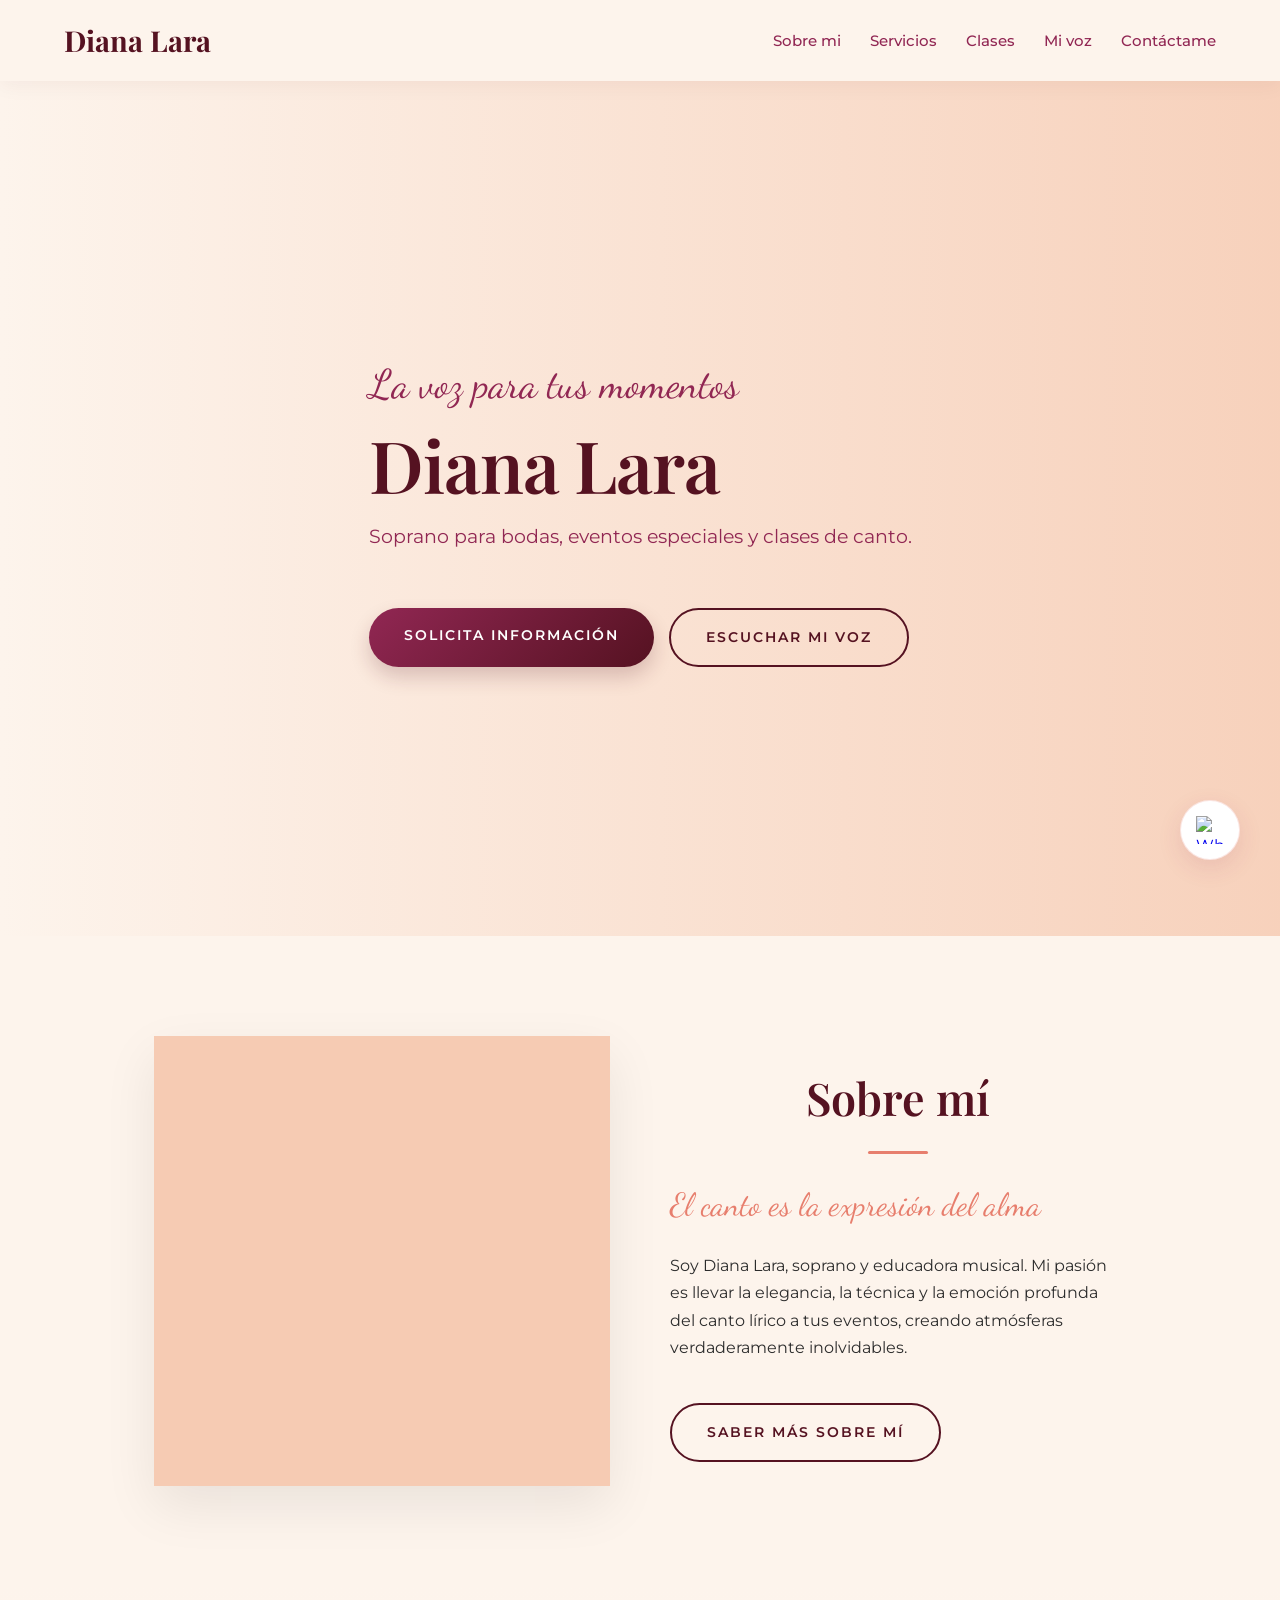
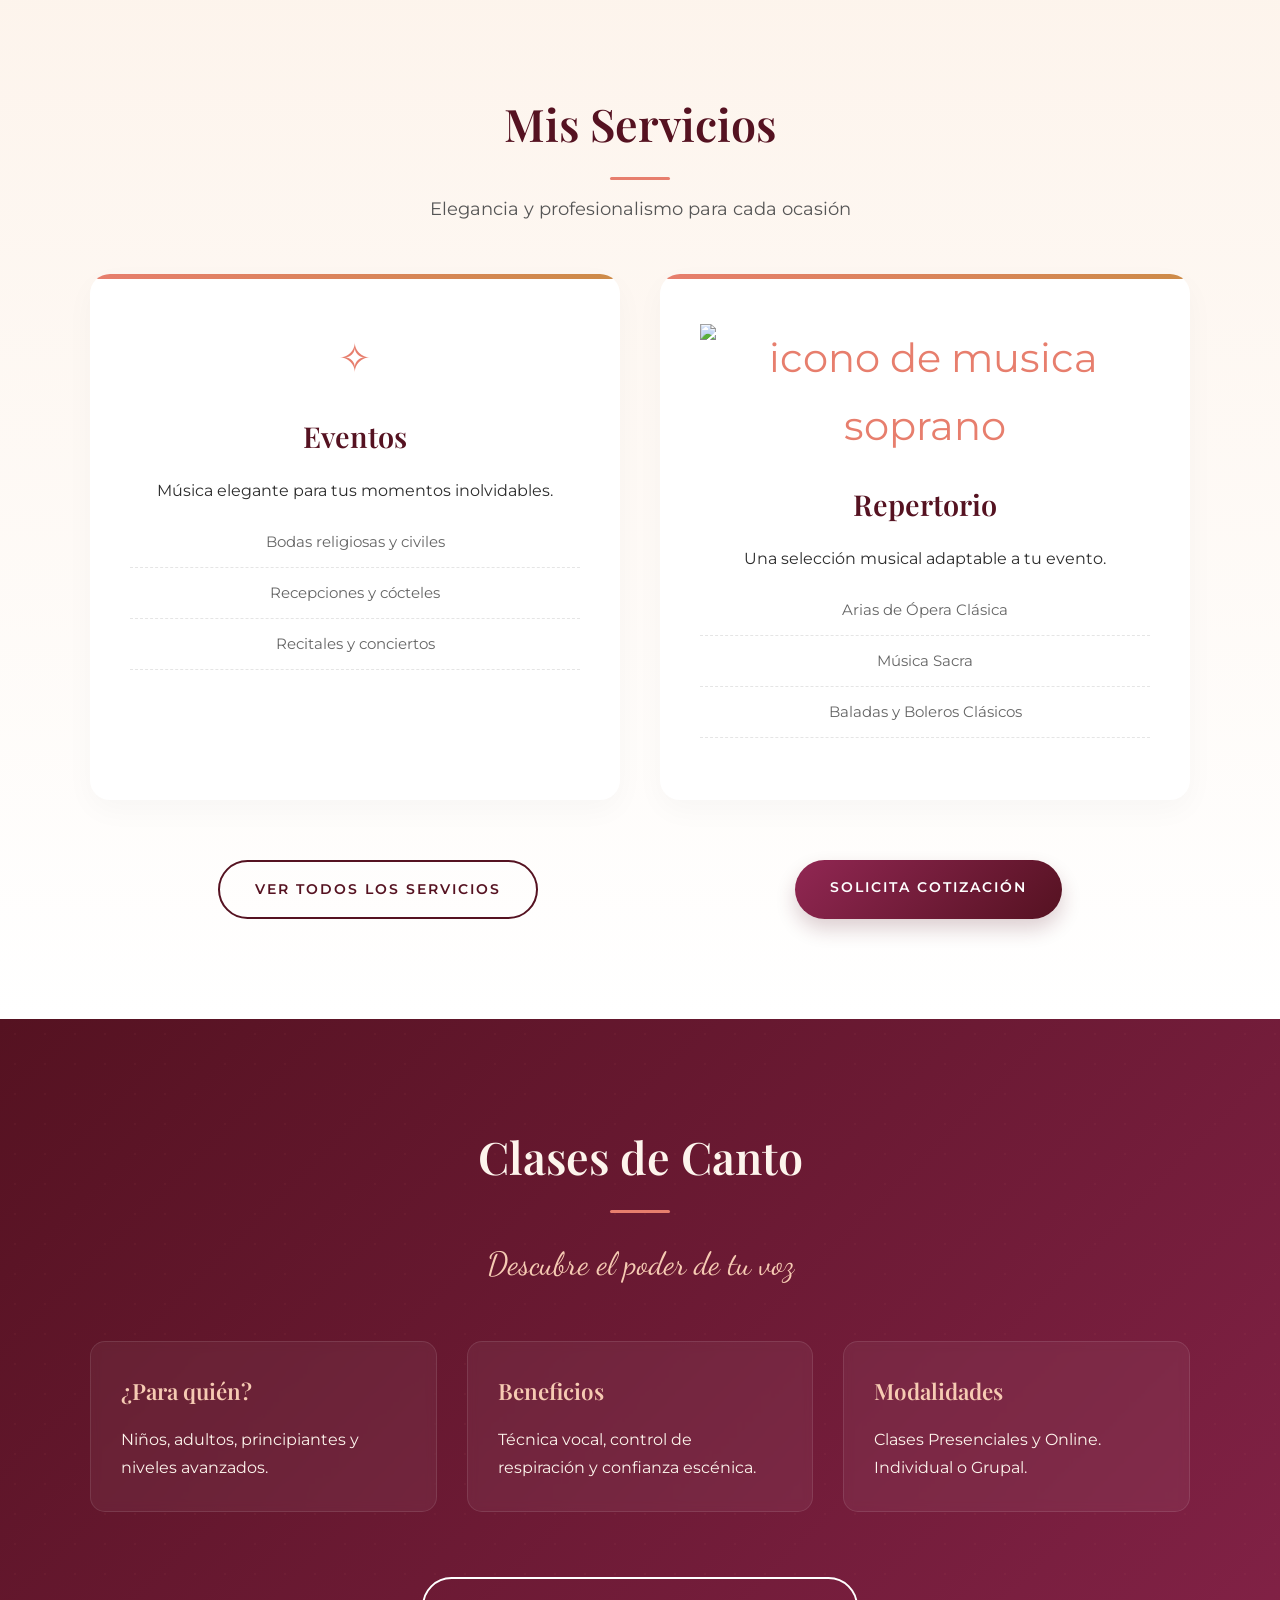
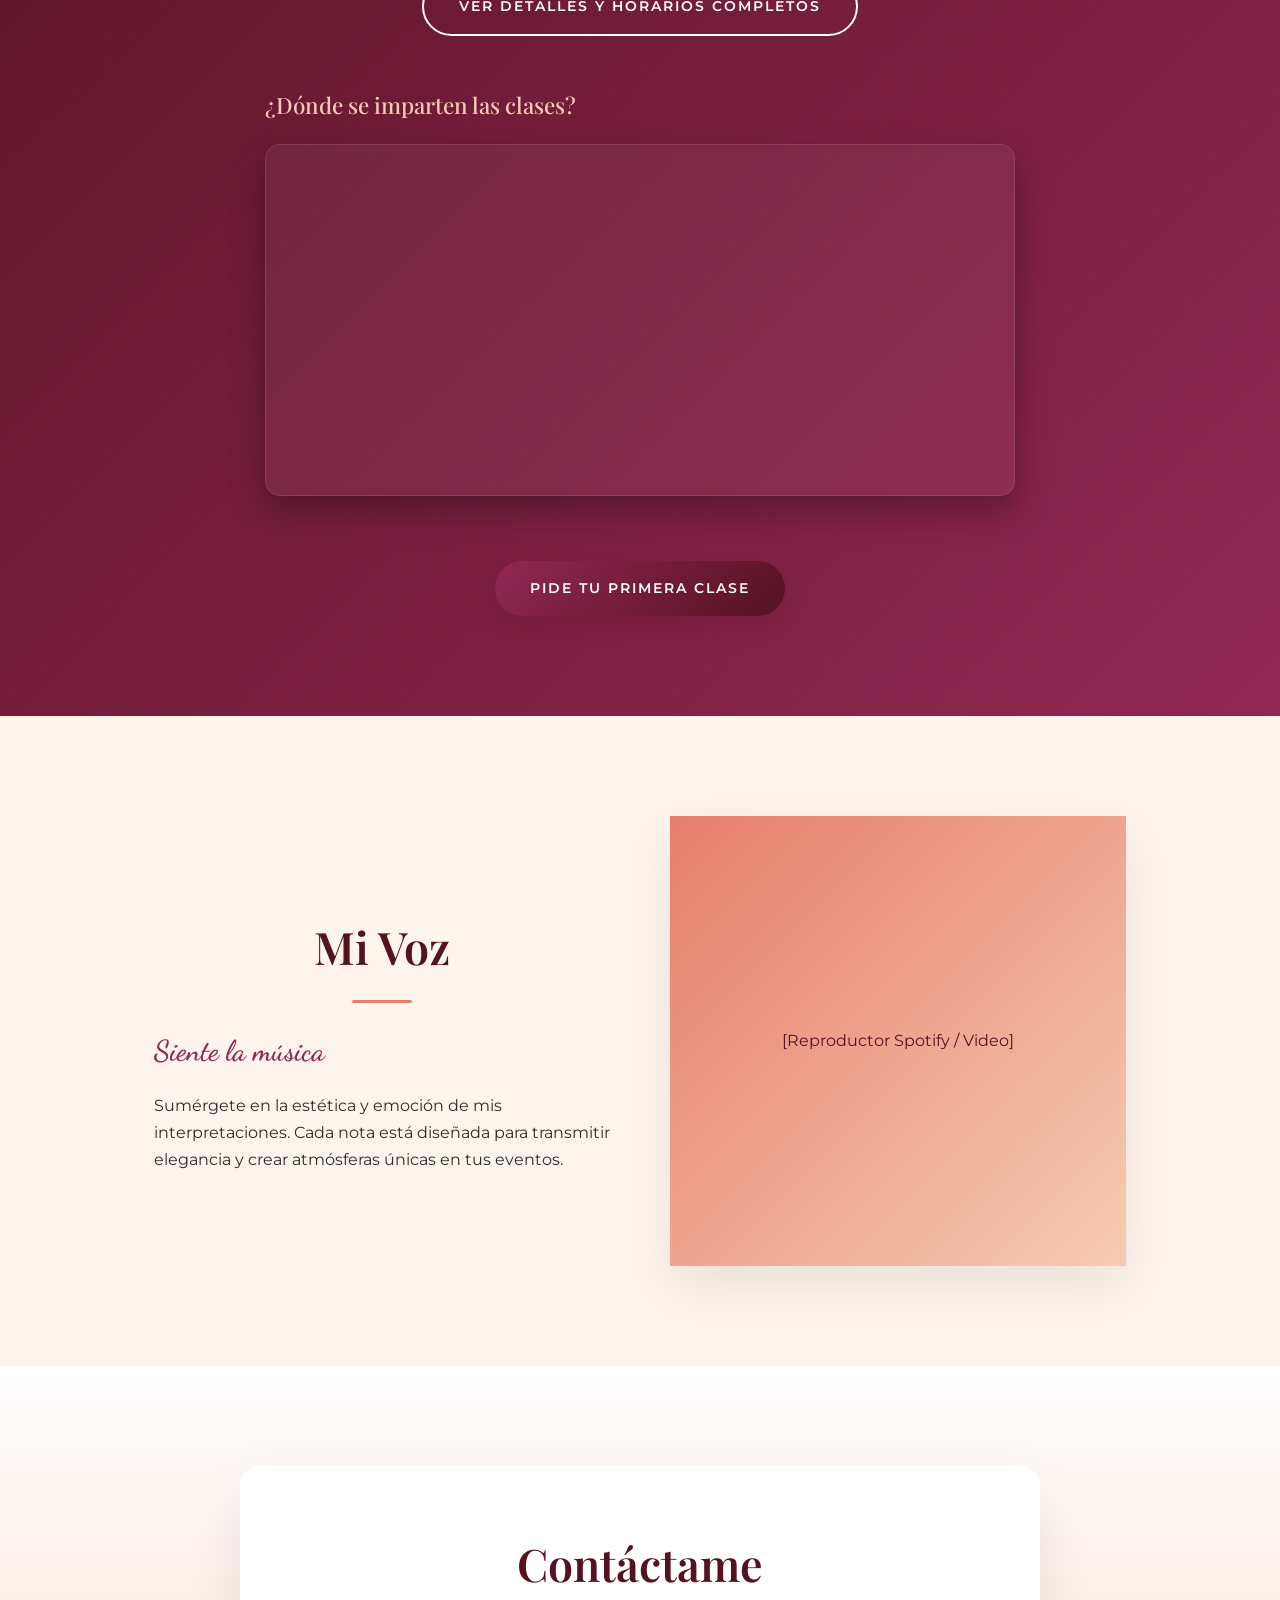
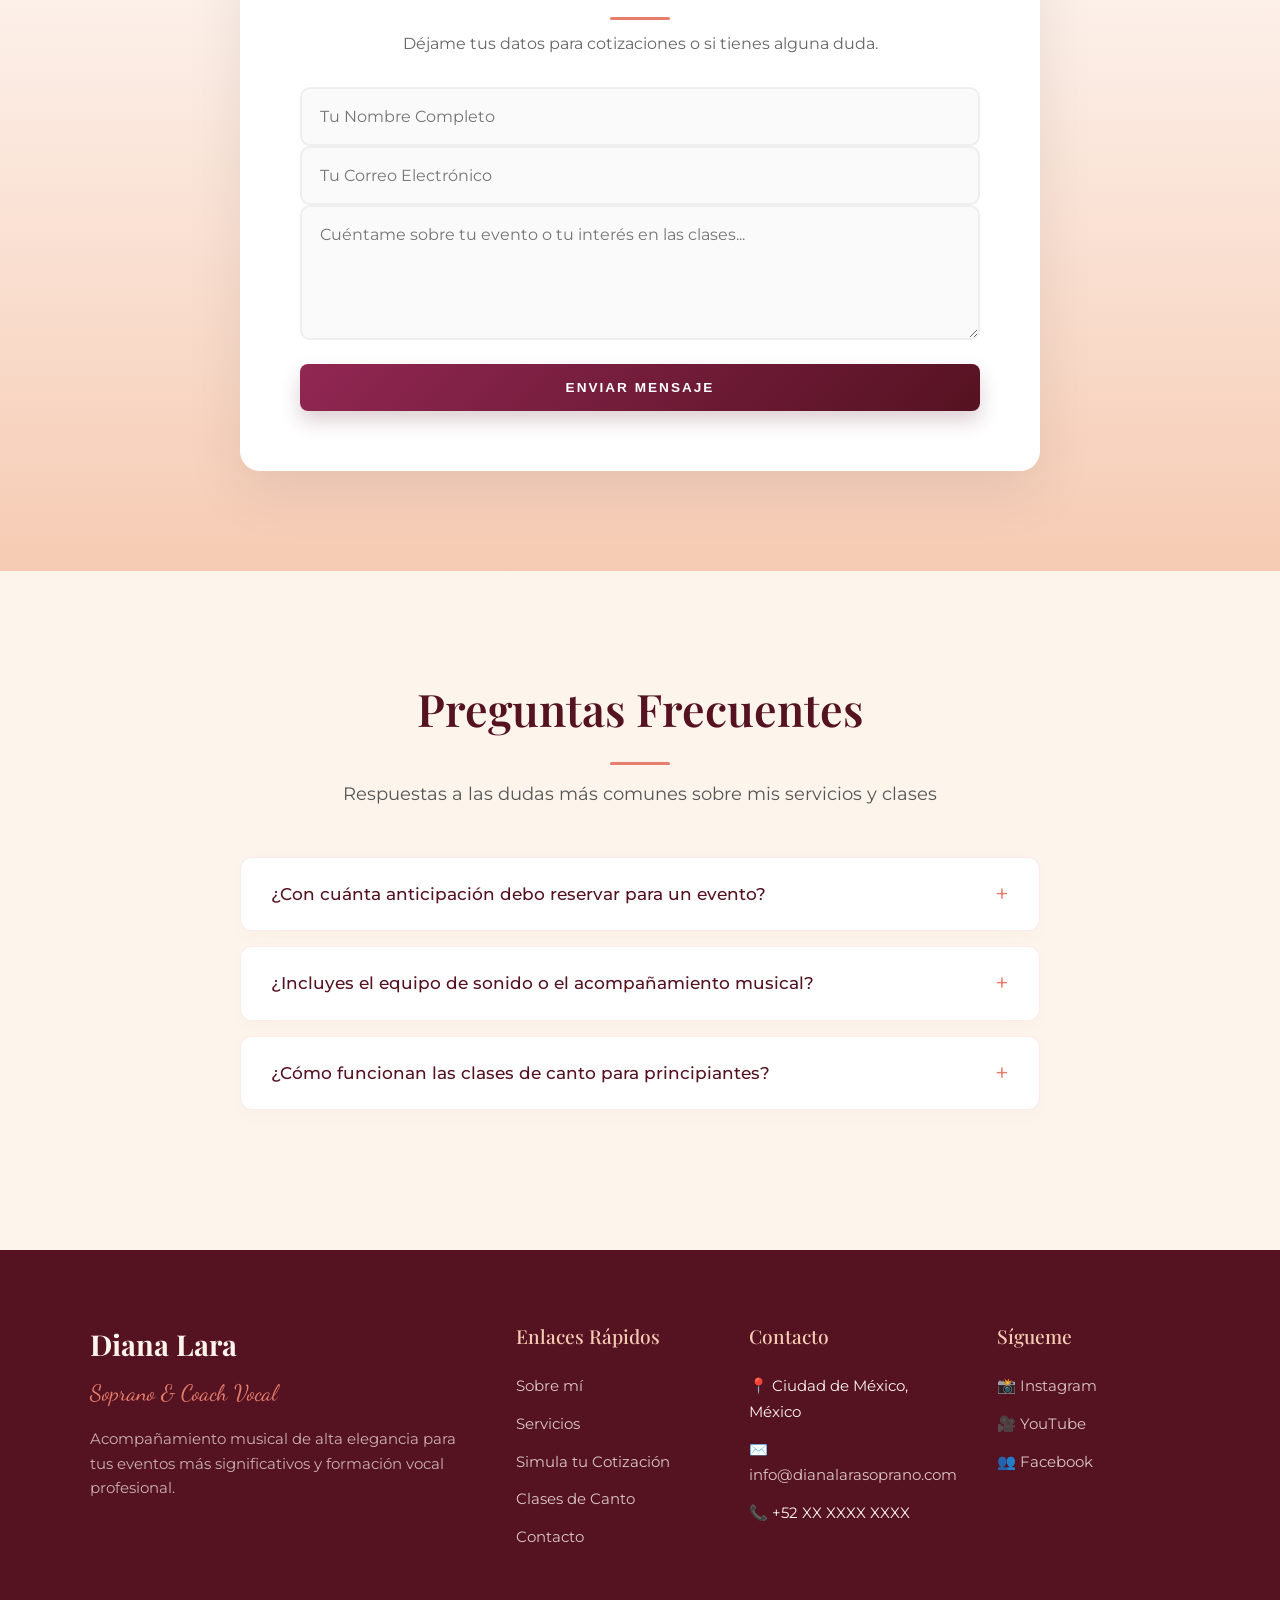
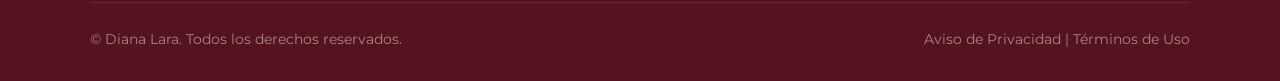
==== index.html @ d99b9e2b "Add files via upload" ====
<!DOCTYPE html>
<html lang="es">
<head>
    <meta charset="UTF-8">
    <meta name="viewport" content="width=device-width, initial-scale=1.0">
    <title>Diana Lara - Soprano</title>
    
    <link href="https://fonts.googleapis.com/css2?family=Dancing+Script:wght@500;700&family=Montserrat:wght@300;400;500;600&family=Playfair+Display:ital,wght@0,400;0,600;1,400&display=swap" rel="stylesheet">
    
    <link rel="stylesheet" href="style.css">
</head>
<body>

    <header>
        <a href="#home" class="logo">Diana Lara</a>
        <nav>
            <a href="sobre-mi.html">Sobre mi</a>
            <a href="servicios.html">Servicios</a>
            <a href="detalles-clases.html">Clases</a> 
            <a href="#mi-voz">Mi voz</a>
            <a href="#contacto">Contáctame</a>
        </nav>
    </header>

    <section id="home">
        <div class="container hero-content reveal">
            <span class="accent-text">La voz para tus momentos</span>
            <h1>Diana Lara</h1>
            <p>Soprano para bodas, eventos especiales y clases de canto.</p>
            <div class="hero-buttons">
                <a href="#contacto" class="cta-button">Solicita información</a>
                <a href="#mi-voz" class="cta-button outline">Escuchar mi voz</a>
            </div>
        </div>
    </section>

    <section id="sobre-mi" class="container">
        <div class="split-layout">
            <div class="img-col reveal delay-1">
                <div class="image-blob">
                    <img src="img/retrato1.jpg" alt="" width="100%">
                </div>
            </div>
            <div class="text-col reveal delay-2">
                <h2>Sobre mí</h2>
                <h3 class="accent-text" style="font-size: 2rem; color: var(--color-coral); margin-bottom: 20px; font-weight: normal;">El canto es la expresión del alma</h3>
                
                <p>Soy Diana Lara, soprano y educadora musical. Mi pasión es llevar la elegancia, la técnica y la emoción profunda del canto lírico a tus eventos, creando atmósferas verdaderamente inolvidables.</p>
                <br>
                
                <a href="sobre-mi.html" class="cta-button outline">Saber más sobre mí</a>
            </div>
        </div>
    </section>

    <section id="servicios" class="bg-gradient">
        <div class="container">
            <h2 class="reveal">Mis Servicios</h2>
            <p class="section-subtitle reveal delay-1">Elegancia y profesionalismo para cada ocasión</p>
            
            <div class="grid-cards">
                <div class="card reveal delay-1">
                    <div class="card-icon">✧</div>
                    <h3>Eventos</h3>
                    <p>Música elegante para tus momentos inolvidables.</p>
                    <ul>
                        <li>Bodas religiosas y civiles</li>
                        <li>Recepciones y cócteles</li>
                        <li>Recitales y conciertos</li>
                    </ul>
                </div>
                <div class="card reveal delay-2">
                    <div class="card-icon"><img src="img/icon_musica.png" alt="icono de musica soprano" width="10%"></div>
                    <h3>Repertorio</h3>
                    <p>Una selección musical adaptable a tu evento.</p>
                    <ul>
                        <li>Arias de Ópera Clásica</li>
                        <li>Música Sacra</li>
                        <li>Baladas y Boleros Clásicos</li>
                    </ul>
                </div>
            </div>
            <div style="display: flex; justify-content: space-around; margin-top: 5vh; flex-wrap: wrap;" class="reveal delay-3">
                <a href="servicios.html" class="cta-button outline">Ver todos los servicios</a>
                <a href="#contacto" class="cta-button">Solicita cotización</a>
            </div>
        </div>
    </section>

    <section id="clases">
        <div class="container relative-z">
            <h2 class="reveal" style="color: var(--color-cream);">Clases de Canto</h2>
            <p class="accent-text reveal delay-1" style="color: var(--color-peach); font-size: 2rem; text-align: center; margin-bottom: 40px;">Descubre el poder de tu voz</p>
            
            <div class="clases-info">
                <div class="clases-item reveal delay-1">
                    <h3>¿Para quién?</h3>
                    <p>Niños, adultos, principiantes y niveles avanzados.</p>
                </div>
                <div class="clases-item reveal delay-2">
                    <h3>Beneficios</h3>
                    <p>Técnica vocal, control de respiración y confianza escénica.</p>
                </div>
                <div class="clases-item reveal delay-3">
                    <h3>Modalidades</h3>
                    <p>Clases Presenciales y Online. Individual o Grupal.</p>
                </div>
            </div>
            <div class="reveal delay-1" style="margin-top: 50px; display: flex; flex-direction: column; align-items: center; gap: 50px;">
            
                <a href="detalles-clases.html" class="cta-button outline" style="border: #ffffff solid 2px; color: #ffffff;">Ver detalles y horarios completos</a>
    
                <div class="map-container">
                    <h3 style="color: var(--color-peach); font-size: 1.4rem; margin-bottom: 20px; font-weight: 500;">
                        ¿Dónde se imparten las clases?
                    </h3>
                    <div class="map-frame">
                        <iframe 
                            src="https://www.google.com/maps/embed?pb=!1m18!1m12!1m3!1d3762.661592336336!2d-99.1686937!3d19.4326077!2m3!1f0!2f0!3f0!3m2!1i1024!2i768!4f13.1!3m3!1m2!1s0x0%3A0x0!2zMTnCsDI1JzU3LjQiTiA5OcKwMTAnMDcuMyJX!5e0!3m2!1ses!2smx!4v1650000000000!5m2!1ses!2smx" 
                            width="100%" 
                            height="350" 
                            style="border:0;" 
                            allowfullscreen="" 
                            loading="lazy" 
                            referrerpolicy="no-referrer-when-downgrade">
                        </iframe>
                    </div>
                </div>

                <a href="#contacto" class="cta-button">Pide tu primera clase</a>
    
            </div>
        </div>
    </section>

    <section id="mi-voz" class="container">
        <div class="split-layout">
            <div class="img-col reveal delay-1">
                <h2>Mi Voz</h2>
                <h3 class="accent-text" style="color: var(--color-plum); font-size: 1.8rem;">Siente la música</h3>
                <p>Sumérgete en la estética y emoción de mis interpretaciones. Cada nota está diseñada para transmitir elegancia y crear atmósferas únicas en tus eventos.</p>
            </div>
            <div class="text-col reveal delay-2">
                <div class="image-blob alt-blob" style="background: linear-gradient(135deg, var(--color-coral), var(--color-peach));">
                    [Reproductor Spotify / Video]
                </div>
            </div>
        </div>
    </section>

    <section id="contacto" class="bg-gradient-reverse">
        <div class="container">
            <div class="contact-wrapper reveal">
                <h2 style="margin-bottom: 10px;">Contáctame</h2>
                <p style="text-align: center; margin-bottom: 30px; color: #666;">Déjame tus datos para cotizaciones o si tienes alguna duda.</p>
                
                <form action="#" method="POST">
                    <div class="input-group">
                        <input type="text" placeholder="Tu Nombre Completo" required>
                    </div>
                    <div class="input-group">
                        <input type="email" placeholder="Tu Correo Electrónico" required>
                    </div>
                    <div class="input-group">
                        <textarea placeholder="Cuéntame sobre tu evento o tu interés en las clases..." rows="5" required></textarea>
                    </div>
                    <button type="submit" class="cta-button" style="width: 100%; border-radius: 8px;">Enviar Mensaje</button>
                </form>
            </div>
        </div>
    </section>

    <section id="faq" class="container reveal">
        <h2>Preguntas Frecuentes</h2>
        <p class="section-subtitle">Respuestas a las dudas más comunes sobre mis servicios y clases</p>
        
        <div class="faq-wrapper">
            <div class="faq-item">
                <div class="faq-question">
                    <h3>¿Con cuánta anticipación debo reservar para un evento?</h3>
                    <span class="faq-toggle">+</span>
                </div>
                <div class="faq-answer">
                    <p>Se recomienda reservar con al menos [X] meses de anticipación, especialmente para bodas en temporada alta. Esto nos permite coordinar el repertorio con tiempo y asegurar la disponibilidad de la fecha.</p>
                </div>
            </div>
            
            <div class="faq-item">
                <div class="faq-question">
                    <h3>¿Incluyes el equipo de sonido o el acompañamiento musical?</h3>
                    <span class="faq-toggle">+</span>
                </div>
                <div class="faq-answer">
                    <p>El servicio base incluye la interpretación lírica. El acompañamiento (ya sea un pianista, organista o pistas profesionales) y el equipo de amplificación se cotizan de forma adicional según las características del lugar.</p>
                </div>
            </div>
            
            <div class="faq-item">
                <div class="faq-question">
                    <h3>¿Cómo funcionan las clases de canto para principiantes?</h3>
                    <span class="faq-toggle">+</span>
                </div>
                <div class="faq-answer">
                    <p>Las clases son totalmente personalizadas y adaptadas a tu ritmo. Trabajamos desde las bases: control de la respiración, postura corporal y afinación. No necesitas ninguna experiencia previa para empezar.</p>
                </div>
            </div>
        </div>
    </section>

    <footer>
        <div class="footer-container">
            <div class="footer-col brand">
                <span class="logo">Diana Lara</span>
                <p class="footer-tagline">Soprano & Coach Vocal</p>
                <p class="footer-desc">Acompañamiento musical de alta elegancia para tus eventos más significativos y formación vocal profesional.</p>
            </div>
            
            <div class="footer-col links">
                <h4>Enlaces Rápidos</h4>
                <ul>
                    <li><a href="sobre-mi.html">Sobre mí</a></li>
                    <li><a href="#servicios.html">Servicios</a></li>
                    <li><a href="index.html#cotizador">Simula tu Cotización</a></li>
                    <li><a href="detalles_clases.html">Clases de Canto</a></li>
                    <li><a href="index.html#contacto">Contacto</a></li>
                </ul>
            </div>
            
            <div class="footer-col contact-info">
                <h4>Contacto</h4>
                <ul>
                    <li>📍 Ciudad de México, México</li>
                    <li>✉️ <a href="mailto:info@dianalarasoprano.com">info@dianalarasoprano.com</a></li>
                    <li>📞 +52 XX XXXX XXXX</li>
                </ul>
            </div>
            
            <div class="footer-col social">
                <h4>Sígueme</h4>
                <div class="social-links">
                    <a href="#" target="_blank">📸 Instagram</a>
                    <a href="#" target="_blank">🎥 YouTube</a>
                    <a href="#" target="_blank">👥 Facebook</a>
                </div>
            </div>
        </div>
        
        <div class="footer-bottom">
            <p>&copy; <?php echo date("Y"); ?> Diana Lara. Todos los derechos reservados.</p>
            <div class="footer-legal">
                <a href="#">Aviso de Privacidad</a> | <a href="#">Términos de Uso</a>
            </div>
        </div>
    </footer>
    
    <a href="https://wa.me/tunumerodetelefono" class="whatsapp-float" target="_blank" title="Contáctame por WhatsApp">
        <img src="img/icon_whatsapp.png" alt="WhatsApp" class="wa-icon">
    </a>

    <script src="script.js"></script>
</body>
</html>
---- style.css ----
/* Palette et Variables */
:root {
    --color-bordeaux: #551221;
    --color-plum: #912753;
    --color-coral: #E77E6D;
    --color-peach: #F6CBB3;
    --color-cream: #FDF4EC;
    --color-ochre: #CD8B48;
    
    --text-dark: #2c2c2c;
    --text-light: #ffffff;
    
    --font-title: 'Playfair Display', serif;
    --font-body: 'Montserrat', sans-serif;
    --font-accent: 'Dancing Script', cursive; /* Nouvelle police signature */
}

* { margin: 0; padding: 0; box-sizing: border-box; }

html {
    scroll-behavior: smooth;
}

/* Évite que le menu fixe (sticky) ne cache le titre de la section ciblée */
section {
    scroll-margin-top: 80px; 
}

body {
    font-family: var(--font-body);
    background-color: var(--color-cream);
    color: var(--text-dark);
    line-height: 1.7;
    overflow-x: hidden;
}

/* Typographie */
h1, h2, h3 { font-family: var(--font-title); font-weight: 600; margin-bottom: 1rem; }
h2 { font-size: 2.8rem; color: var(--color-bordeaux); text-align: center; margin-bottom: 1.5rem; position: relative; }
h2::after { /* Petite ligne décorative sous les titres */
    content: ''; display: block; width: 60px; height: 3px;
    background-color: var(--color-coral); margin: 15px auto 0; border-radius: 2px;
}

.accent-text { font-family: var(--font-accent); font-size: 2.5rem; color: var(--color-plum); display: block; }
.section-subtitle { text-align: center; font-size: 1.1rem; color: #555; margin-bottom: 3rem; margin-top: -10px; }

/* Navigation */
header {
    position: sticky; top: 0;
    background: rgba(253, 244, 236, 0.95);
    backdrop-filter: blur(10px); /* Effet verre dépoli */
    box-shadow: 0 4px 20px rgba(85, 18, 33, 0.05);
    z-index: 1000; padding: 1rem 5%;
    display: flex; justify-content: space-between; align-items: center;
    transition: all 0.3s ease;
}
.logo { font-family: var(--font-title); font-size: 1.8rem; font-weight: bold; color: var(--color-bordeaux); text-decoration: none; }
nav a {
    color: var(--color-plum); margin-left: 25px; text-decoration: none;
    font-size: 0.95rem; font-weight: 500; transition: color 0.3s; position: relative;
}
nav a::after { /* Soulignement animé au survol */
    content: ''; position: absolute; width: 0; height: 2px;
    bottom: -5px; left: 0; background-color: var(--color-coral);
    transition: width 0.3s ease;
}
nav a:hover::after { width: 100%; }
nav a:hover { color: var(--color-bordeaux); }

/* Layouts de base */
section { padding: 100px 5%; position: relative; }
.container { max-width: 1100px; margin: 0 auto; position: relative; z-index: 2; }
.bg-gradient { background: linear-gradient(180deg, var(--color-cream) 0%, #ffffff 100%); }
.bg-gradient-reverse { background: linear-gradient(180deg, #ffffff 0%, var(--color-peach) 100%); }

/* Boutons Dynamiques */
.cta-button {
    display: inline-block;
    background: linear-gradient(135deg, var(--color-plum), var(--color-bordeaux));
    color: var(--text-light); padding: 16px 35px;
    text-decoration: none; border-radius: 40px; font-weight: 600;
    margin-top: 15px; border: none; cursor: pointer;
    transition: all 0.4s cubic-bezier(0.175, 0.885, 0.32, 1.275); /* Effet rebond */
    text-transform: uppercase; font-size: 0.85rem; letter-spacing: 2px;
    box-shadow: 0 10px 20px rgba(85, 18, 33, 0.2);
}
.cta-button:hover { transform: translateY(-5px) scale(1.02); box-shadow: 0 15px 25px rgba(85, 18, 33, 0.3); }

.cta-button.outline {
    background: transparent; border: 2px solid var(--color-bordeaux);
    color: var(--color-bordeaux); box-shadow: none;
}
.cta-button.outline:hover {
    background: var(--color-bordeaux); color: var(--text-light);
    box-shadow: 0 10px 20px rgba(85, 18, 33, 0.2);
}

.secondary-btn { background: var(--color-cream); color: var(--color-bordeaux); }
.secondary-btn:hover { background: var(--color-peach); color: var(--color-bordeaux); }

/* 1. Home (Hero Section avec Parallax subtil) */
#home {
    height: 95vh; display: flex; align-items: center;
    background: linear-gradient(to right, rgba(253, 244, 236, 0.95), rgba(246, 203, 179, 0.85)), url('https://via.placeholder.com/1920x1080/E77E6D/FFFFFF') center/cover fixed;
}
.hero-content { max-width: 700px; }
.hero-content h1 { font-size: 4.5rem; color: var(--color-bordeaux); line-height: 1; margin: 10px 0 20px 0; letter-spacing: -1px; }
.hero-content p { font-size: 1.2rem; color: var(--color-plum); margin-bottom: 2.5rem; font-weight: 400; }
.hero-buttons { display: flex; gap: 15px; flex-wrap: wrap; }

/* Formes Organiques (Blobs animés) pour remplacer les carrés tristes */
.split-layout { display: flex; align-items: center; gap: 60px; }
.split-layout .text-col, .split-layout .img-col { flex: 1; }

@keyframes morph {
    0% { border-radius: 60% 40% 30% 70% / 60% 30% 70% 40%; }
    50% { border-radius: 30% 60% 70% 40% / 50% 60% 30% 60%; }
    100% { border-radius: 60% 40% 30% 70% / 60% 30% 70% 40%; }
}
.image-blob {
    background-color: var(--color-peach);
    width: 100%; aspect-ratio: 1; max-height: 450px;
    display: flex; align-items: center; justify-content: center;
    color: var(--color-bordeaux);
    box-shadow: 0 20px 50px rgba(0,0,0,0.08);
    animation: morph 8s ease-in-out infinite; /* Animation de respiration */
    overflow: hidden;
}
.alt-blob { animation-direction: reverse; animation-duration: 10s; }



/* 3. Servicios (Cartes flottantes) */
.grid-cards { display: grid; grid-template-columns: repeat(auto-fit, minmax(320px, 1fr)); gap: 40px; margin-top: 50px; }
.card {
    background: #ffffff; padding: 50px 40px;
    border-radius: 20px; text-align: center;
    box-shadow: 0 10px 30px rgba(0,0,0,0.03);
    transition: all 0.4s ease;
    border-top: none; /* On remplace la bordure par un effet de lumière */
    position: relative; overflow: hidden;
}
.card::before {
    content: ''; position: absolute; top: 0; left: 0; width: 100%; height: 5px;
    background: linear-gradient(90deg, var(--color-coral), var(--color-ochre));
}
.card:hover {
    transform: translateY(-15px);
    box-shadow: 0 20px 40px rgba(145, 39, 83, 0.1); /* Ombre prune subtile */
}
.card-icon { font-size: 2.5rem; margin-bottom: 20px; color: var(--color-coral); }
.card h3 { color: var(--color-bordeaux); font-size: 1.8rem; }
.card ul { list-style: none; margin-top: 25px; color: #666; }
.card ul li { margin-bottom: 12px; padding-bottom: 12px; border-bottom: 1px dashed rgba(0,0,0,0.1); font-size: 0.95rem; }




/* 4. Clases */
#clases { background: linear-gradient(135deg, var(--color-bordeaux), var(--color-plum)); color: var(--color-cream); position: relative; }
#clases::before { /* Pattern décoratif optionnel en fond */
    content: ''; position: absolute; top: 0; left: 0; right: 0; bottom: 0;
    background-image: radial-gradient(var(--color-coral) 1px, transparent 1px);
    background-size: 30px 30px; opacity: 0.05;
}
.clases-info { display: flex; justify-content: center; gap: 30px; margin-top: 50px; flex-wrap: wrap; }
.clases-item {
    flex: 1; min-width: 250px;
    background: rgba(255,255,255,0.05); backdrop-filter: blur(5px);
    padding: 30px; border-radius: 15px; border: 1px solid rgba(255,255,255,0.1);
    transition: transform 0.3s ease;
}
.clases-item:hover { transform: translateY(-10px); background: rgba(255,255,255,0.1); }
.clases-item h3 { color: var(--color-peach); font-size: 1.4rem; }




/* 6. Contacto */
.contact-wrapper {
    background-color: #fff; padding: 60px; border-radius: 20px;
    box-shadow: 0 20px 60px rgba(0,0,0,0.08); max-width: 800px; margin: 0 auto;
}
.input-group input, .input-group textarea {
    width: 100%; padding: 18px; border: 2px solid #eee; border-radius: 10px;
    font-family: var(--font-body); background-color: #fafafa; font-size: 1rem;
    transition: all 0.3s ease;
}
.input-group input:focus, .input-group textarea:focus {
    outline: none; border-color: var(--color-coral); background-color: #fff;
    box-shadow: 0 0 0 4px rgba(231, 126, 109, 0.1);
}

/* --- SECTION FAQ --- */
.faq-wrapper {
    max-width: 800px;
    margin: 0 auto 40px auto;
    display: flex;
    flex-direction: column;
    gap: 15px;
}

.faq-item {
    background-color: #ffffff;
    border-radius: 12px;
    box-shadow: 0 5px 20px rgba(0, 0, 0, 0.02);
    border: 1px solid rgba(231, 126, 109, 0.15);
    overflow: hidden;
    transition: all 0.3s ease;
}

.faq-question {
    padding: 22px 30px;
    display: flex;
    justify-content: space-between;
    align-items: center;
    cursor: pointer;
    user-select: none;
}

.faq-question h3 {
    font-family: var(--font-body);
    font-size: 1.05rem;
    font-weight: 500;
    color: var(--color-bordeaux);
    margin-bottom: 0;
}

.faq-toggle {
    font-size: 1.5rem;
    color: var(--color-coral);
    transition: transform 0.3s ease;
    line-height: 1;
}

.faq-answer {
    max-height: 0;
    overflow: hidden;
    transition: max-height 0.3s cubic-bezier(0, 1, 0, 1);
    padding: 0 30px;
}

.faq-answer p {
    color: #666;
    padding-bottom: 22px;
    font-size: 0.95rem;
    line-height: 1.6;
}

/* Styles pour l'état ouvert (activé via le JS ci-dessous) */
.faq-item.open {
    box-shadow: 0 10px 25px rgba(145, 39, 83, 0.05);
    border-color: var(--color-coral);
}

.faq-item.open .faq-toggle {
    transform: rotate(45deg); /* Le '+' se transforme en 'x' */
    color: var(--color-plum);
}

.faq-item.open .faq-answer {
    max-height: 1000px; /* Permet le déploiement dynamique */
    transition: max-height 0.5s ease-in-out;
}

/* WhatsApp Flottant Épuré */
.whatsapp-float {
    position: fixed;
    bottom: 40px;
    right: 40px;
    background-color: #ffffff; /* Fond blanc pur et propre */
    width: 60px;
    height: 60px;
    border-radius: 50%;
    display: flex;
    align-items: center;
    justify-content: center;
    box-shadow: 0 8px 25px rgba(145, 39, 83, 0.12); /* Ombre prune très douce */
    border: 1px solid rgba(231, 126, 109, 0.2); /* Fine bordure corail */
    text-decoration: none;
    z-index: 100;
    transition: all 0.3s cubic-bezier(0.175, 0.885, 0.32, 1.275);
}

.whatsapp-float:hover {
    transform: scale(1.05);
    box-shadow: 0 12px 30px rgba(145, 39, 83, 0.2);
    border-color: var(--color-coral);
}

/* Gestion du logo PNG à l'intérieur */
.whatsapp-float .wa-icon {
    width: 28px; /* Ajuste la taille de ton image ici */
    height: 28px;
    object-fit: contain;
}

/* Animations Scroll Reveal */
.reveal { opacity: 0; transform: translateY(50px); transition: all 1s cubic-bezier(0.5, 0, 0, 1); }
.reveal.active { opacity: 1; transform: translateY(0); }
.delay-1 { transition-delay: 0.15s; }
.delay-2 { transition-delay: 0.3s; }
.delay-3 { transition-delay: 0.45s; }

/* Styles pour l'intégration de la carte dans la section Clases */
.map-container {
    width: 100%;
    max-width: 750px;
    margin: 0 auto;
}

.map-frame {
    border-radius: 15px;
    overflow: hidden; /* Obligatoire pour appliquer le border-radius à l'iframe */
    box-shadow: 0 15px 35px rgba(0, 0, 0, 0.3);
    border: 1px solid rgba(255, 255, 255, 0.1);
    background: rgba(255, 255, 255, 0.05);
    line-height: 0; /* Supprime un espace blanc technique sous l'iframe */
}

/* --- CALCULATEUR DE PRIX --- */
.calculator-wrapper {
    background-color: #fff;
    padding: 40px;
    border-radius: 20px;
    box-shadow: 0 15px 40px rgba(85, 18, 33, 0.08);
    max-width: 850px;
    margin: 0 auto;
    display: flex;
    gap: 40px;
    flex-wrap: wrap;
}

.calc-form {
    flex: 1;
    min-width: 250px;
    display: flex;
    flex-direction: column;
    gap: 20px;
}

.calc-form label {
    font-weight: 600;
    color: var(--color-bordeaux);
    margin-bottom: 8px;
    display: block;
}

.calc-form select {
    width: 100%;
    padding: 16px;
    border: 2px solid #eee;
    border-radius: 10px;
    font-family: var(--font-body);
    background-color: #fafafa;
    font-size: 1rem;
    cursor: pointer;
    transition: all 0.3s ease;
}

.calc-form select:focus {
    outline: none;
    border-color: var(--color-coral);
    box-shadow: 0 0 0 4px rgba(231, 126, 109, 0.1);
}

.calc-form select:hover {
    outline: none;
}

.calc-result {
    flex: 1;
    min-width: 250px;
    background: linear-gradient(135deg, var(--color-cream), var(--color-peach));
    padding: 30px;
    border-radius: 15px;
    display: flex;
    flex-direction: column;
    justify-content: center;
    align-items: center;
    text-align: center;
    border: 1px solid rgba(231, 126, 109, 0.2);
}

.calc-result h3 { color: var(--color-plum); font-size: 1.5rem; margin-bottom: 10px; }

.calc-result .price {
    font-family: var(--font-title);
    font-size: 3.5rem;
    font-weight: bold;
    color: var(--color-bordeaux);
    margin-bottom: 15px;
    transition: transform 0.2s ease; /* Pour l'animation au clic */
}

.calc-result .disclaimer { font-size: 0.85rem; color: #666; font-style: italic; line-height: 1.4; }

/* --- FOOTER --- */
footer {
    background-color: var(--color-bordeaux);
    color: var(--color-cream);
    padding: 70px 5% 30px 5%;
    font-size: 0.95rem;
}

.footer-container {
    max-width: 1100px;
    margin: 0 auto;
    display: grid;
    grid-template-columns: 2fr 1fr 1fr 1fr;
    gap: 40px;
    padding-bottom: 40px;
    border-bottom: 1px solid rgba(253, 244, 236, 0.1); /* Ligne fine de séparation */
}

.footer-col h4 {
    font-family: var(--font-title);
    color: var(--color-peach);
    font-size: 1.2rem;
    margin-bottom: 20px;
    font-weight: 500;
}

.footer-col.brand .logo {
    color: var(--color-cream);
    display: block;
    margin-bottom: 5px;
}

.footer-col.brand .footer-tagline {
    font-family: var(--font-accent);
    color: var(--color-coral);
    font-size: 1.4rem;
    margin-bottom: 15px;
}

.footer-col.brand .footer-desc {
    color: rgba(253, 244, 236, 0.7);
    line-height: 1.6;
}

.footer-col ul {
    list-style: none;
}

.footer-col ul li {
    margin-bottom: 12px;
}

.footer-col ul li a {
    color: rgba(253, 244, 236, 0.8);
    text-decoration: none;
    transition: color 0.3s ease;
}

.footer-col ul li a:hover {
    color: var(--color-coral);
}

.social-links {
    display: flex;
    flex-direction: column;
    gap: 12px;
}

.social-links a {
    color: rgba(253, 244, 236, 0.8);
    text-decoration: none;
    transition: color 0.3s ease;
}

.social-links a:hover {
    color: var(--color-coral);
}

.footer-bottom {
    max-width: 1100px;
    margin: 25px auto 0 auto;
    display: flex;
    justify-content: space-between;
    align-items: center;
    flex-wrap: wrap;
    gap: 15px;
    color: rgba(253, 244, 236, 0.5);
    font-size: 0.85rem;
}

.footer-legal a {
    color: rgba(253, 244, 236, 0.5);
    text-decoration: none;
    transition: color 0.3s ease;
}

.footer-legal a:hover {
    color: var(--color-cream);
}

/* Rendu responsive pour tablettes et mobiles */
@media (max-width: 850px) {
    .footer-container {
        grid-template-columns: 1fr;
        gap: 35px;
        text-align: center;
    }
    
    .social-links {
        align-items: center;
    }

    .footer-bottom {
        flex-direction: column;
        text-align: center;
    }
}

@media (max-width: 768px) {
    .calculator-wrapper { flex-direction: column; padding: 25px; }
}

/* Rendu responsive pour les petits écrans */
@media (max-width: 768px) {
    .map-frame iframe {
        height: 250px;
    }
}

/* Responsive */
@media (max-width: 850px) {
    .split-layout { flex-direction: column; text-align: center; gap: 40px; }
    h2::after { margin-left: auto; margin-right: auto; }
    .hero-content { text-align: center; }
    .hero-content h1 { font-size: 3.5rem; }
    .hero-buttons { justify-content: center; }
    .cta-button.outline { margin-left: 0; margin-top: 15px; }
    nav { display: none; }
    .contact-wrapper { padding: 30px; }
}


/* --- SECTION EXPERIENCIA (sobre-mi.html) --- */
.experiencia-list {
    max-width: 800px;
    margin: 0 auto;
    display: flex;
    flex-direction: column;
    gap: 20px;
}

.experiencia-item {
    background: #ffffff;
    padding: 25px 30px;
    border-radius: 12px;
    box-shadow: 0 5px 15px rgba(0, 0, 0, 0.03);
    border-left: 4px solid var(--color-coral);
    display: flex;
    align-items: flex-start;
    gap: 20px;
    transition: transform 0.3s ease, border-color 0.3s ease;
}

.experiencia-item:hover {
    transform: translateX(10px); /* Petit décalage vers la droite au survol */
    border-left-color: var(--color-bordeaux);
    box-shadow: 0 10px 25px rgba(145, 39, 83, 0.08);
}

.experiencia-item .icon {
    color: var(--color-plum);
    font-size: 1.5rem;
    line-height: 1;
    margin-top: 2px;
}

.experiencia-item p {
    margin: 0;
    color: #444;
    font-size: 1.05rem;
    line-height: 1.6;
}

.experiencia-item strong {
    color: var(--color-bordeaux);
}


/* --- SECTION PAGE SERVICIOS --- */
.services-grid-page {
    display: grid;
    grid-template-columns: repeat(auto-fit, minmax(320px, 1fr));
    gap: 40px;
    max-width: 1000px;
    margin: 0 auto;
}

.service-box {
    background: #ffffff;
    border-radius: 15px;
    overflow: hidden;
    box-shadow: 0 10px 30px rgba(0,0,0,0.04);
    border: 1px solid rgba(231, 126, 109, 0.15);
    transition: transform 0.3s ease, box-shadow 0.3s ease;
    display: flex;
    flex-direction: column;
}

.service-box:hover {
    transform: translateY(-8px);
    box-shadow: 0 15px 35px rgba(145, 39, 83, 0.1);
}

.service-header {
    background-color: var(--color-peach);
    padding: 25px 30px;
    border-bottom: 3px solid var(--color-coral);
}

.service-header h3 {
    color: var(--color-bordeaux);
    margin: 0;
    font-size: 1.4rem;
    text-align: center;
}

.service-body {
    padding: 30px;
    flex-grow: 1;
    display: flex;
    flex-direction: column;
}

.service-body p {
    color: #555;
    font-size: 0.95rem;
    margin-bottom: 20px;
    line-height: 1.6;
}

.service-body ul {
    list-style: none;
    margin-bottom: 25px;
    padding-left: 0;
    flex-grow: 1; /* Pousse le bouton vers le bas pour que toutes les cartes soient alignées */
}

.service-body ul li {
    position: relative;
    padding-left: 20px;
    margin-bottom: 12px;
    color: var(--color-bordeaux);
    font-weight: 500;
    font-size: 0.95rem;
}

.service-body ul li::before {
    content: '•';
    color: var(--color-coral);
    position: absolute;
    left: 0;
    top: 0;
    font-size: 1.2rem;
}

.link-cta {
    display: inline-block;
    color: var(--color-plum);
    font-weight: 600;
    text-transform: uppercase;
    font-size: 0.85rem;
    letter-spacing: 1px;
    text-decoration: none;
    margin-top: auto;
    transition: color 0.3s ease;
}

.link-cta:hover {
    color: var(--color-coral);
}
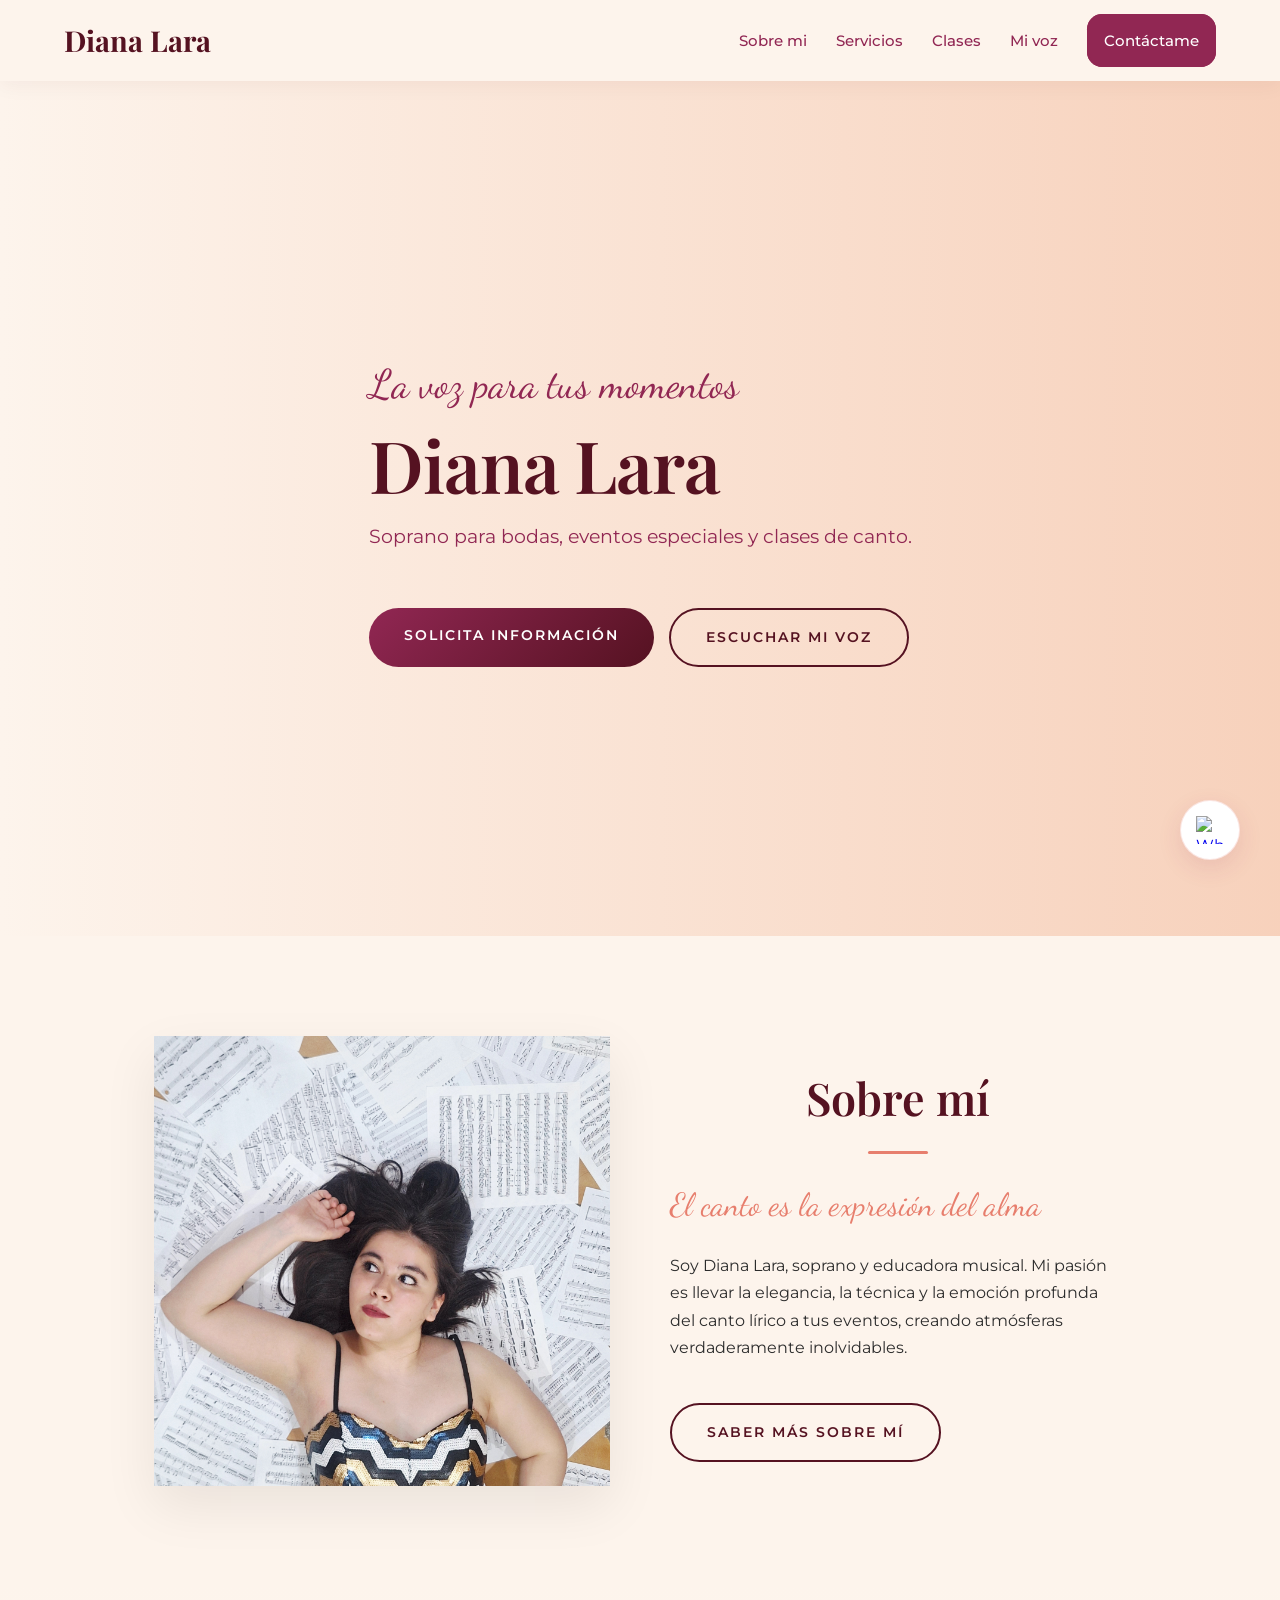
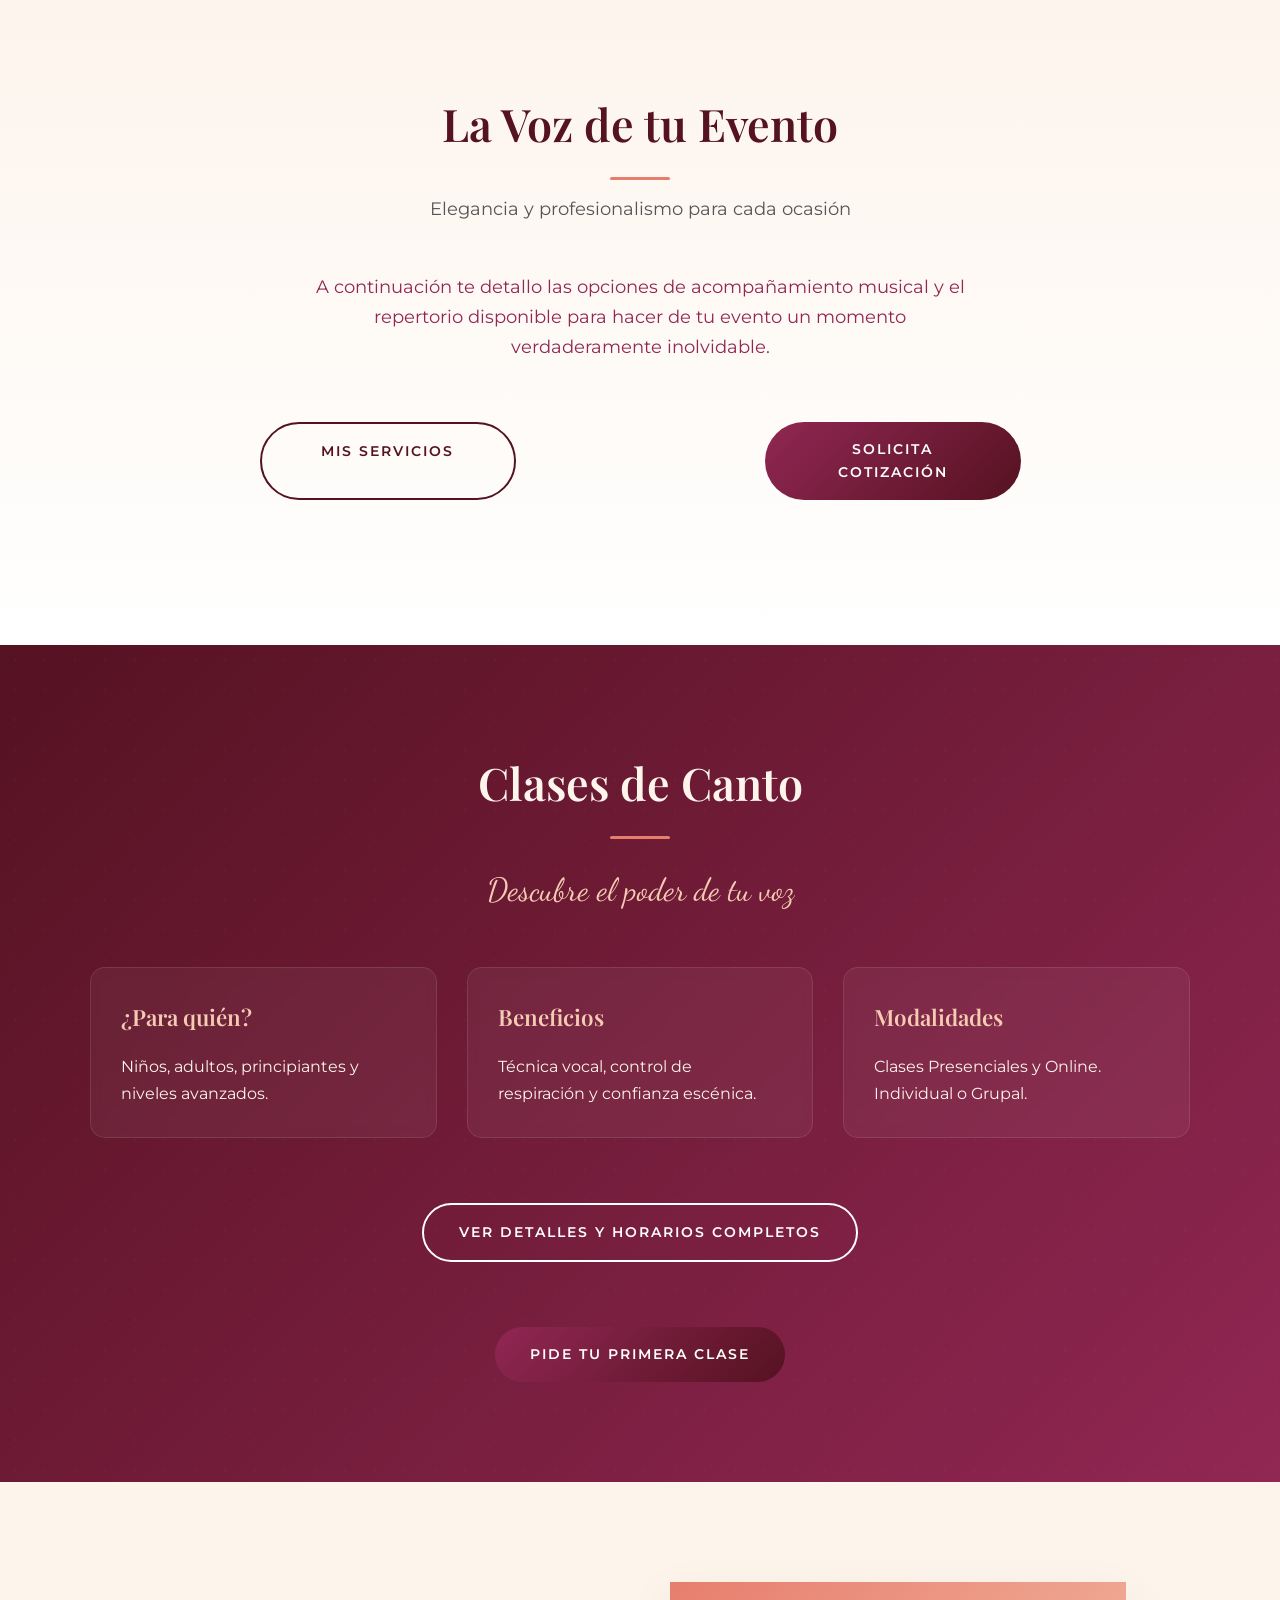
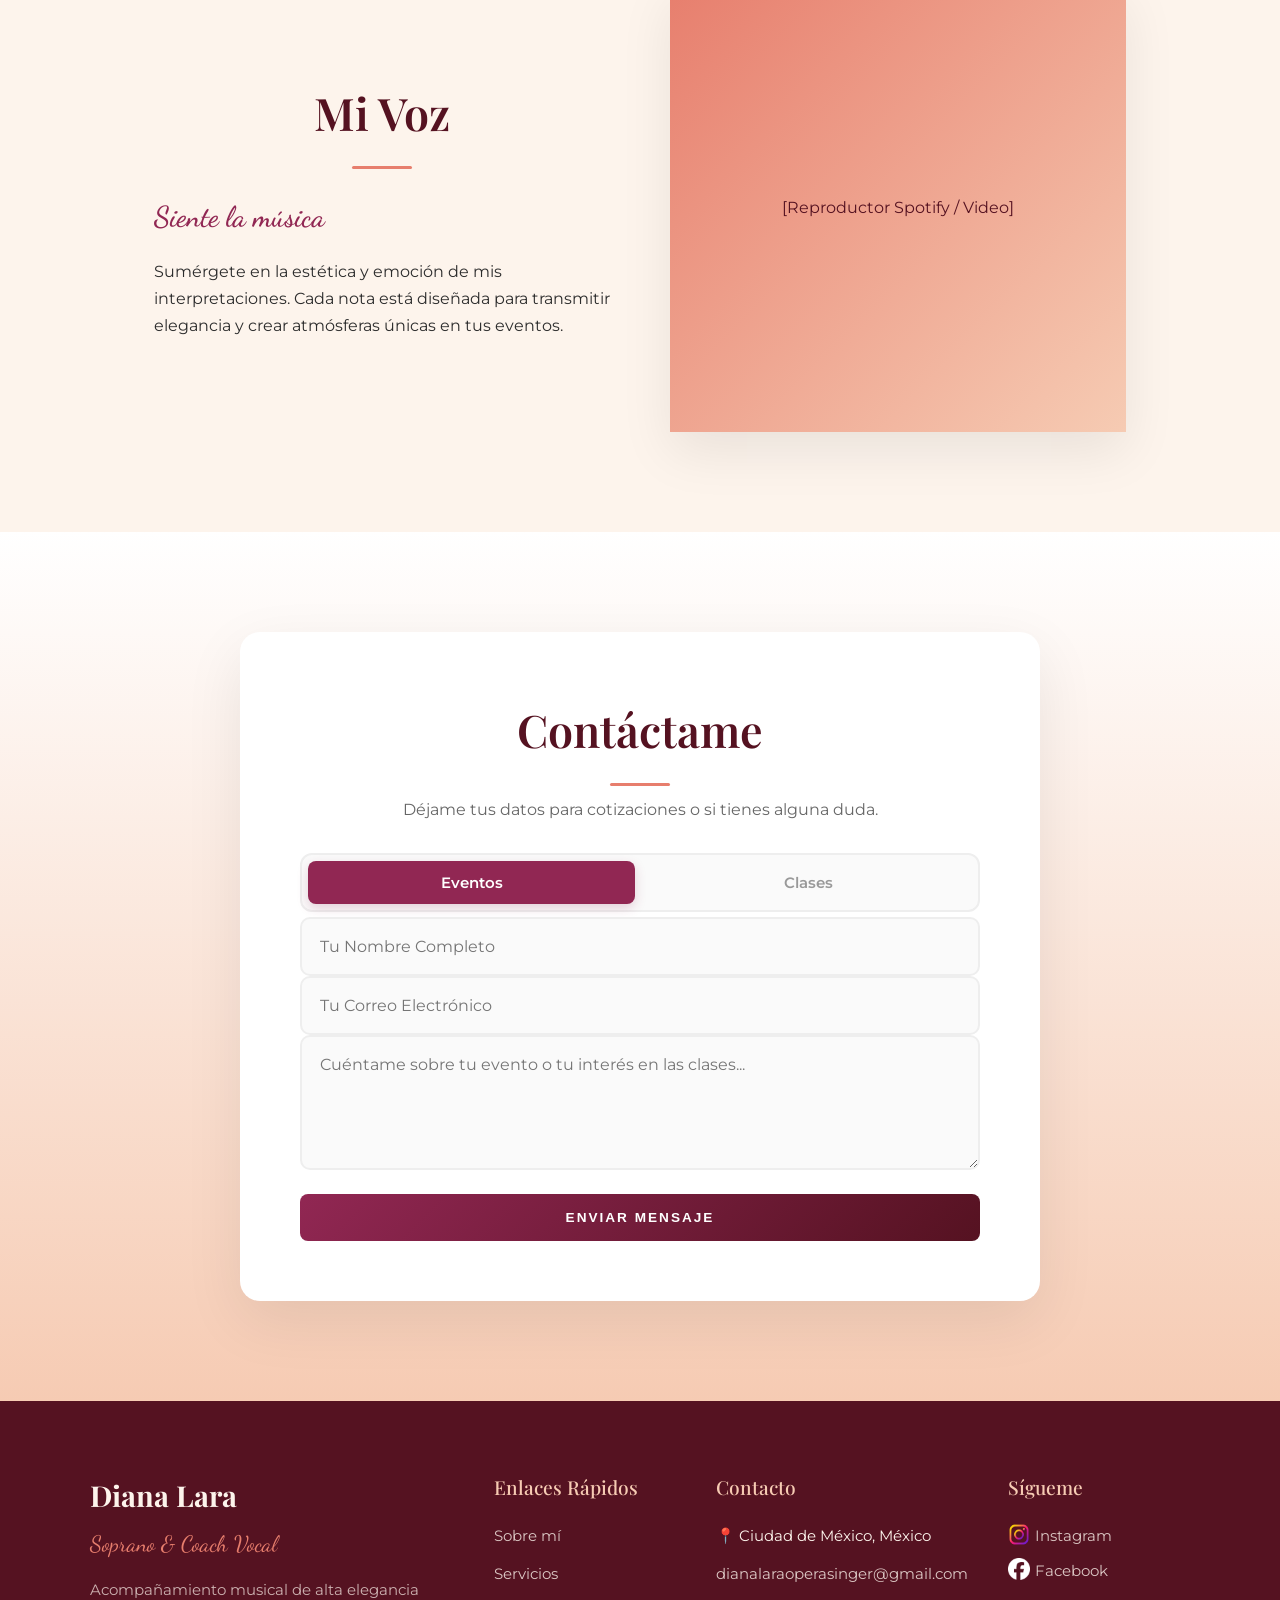
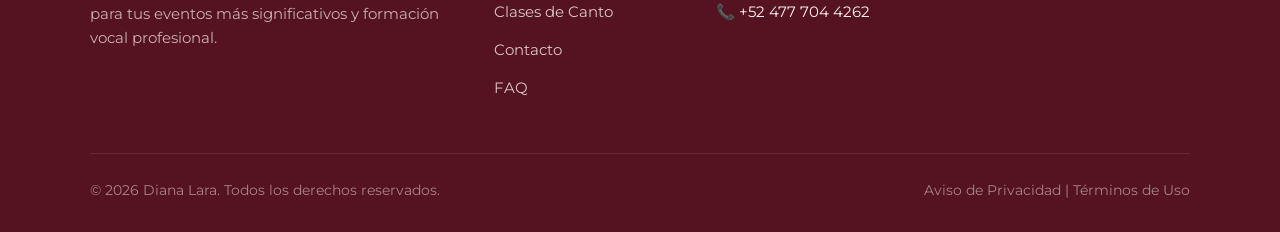
==== commit 9a39ada6: "Add files via upload" ====
--- a/index.html
+++ b/index.html
@@ -18,7 +18,7 @@
             <a href="servicios.html">Servicios</a>
             <a href="detalles-clases.html">Clases</a> 
             <a href="#mi-voz">Mi voz</a>
-            <a href="#contacto">Contáctame</a>
+            <a href="#contacto" id="contact-btn">Contáctame</a>
         </nav>
     </header>
 
@@ -55,10 +55,12 @@
 
     <section id="servicios" class="bg-gradient">
         <div class="container">
-            <h2 class="reveal">Mis Servicios</h2>
+            <h2 class="reveal">La Voz de tu Evento</h2>
             <p class="section-subtitle reveal delay-1">Elegancia y profesionalismo para cada ocasión</p>
-            
-            <div class="grid-cards">
+            <p style="color: var(--color-plum); font-size: 1.1rem; max-width: 650px; margin: 0 auto; text-align: center;">
+                A continuación te detallo las opciones de acompañamiento musical y el repertorio disponible para hacer de tu evento un momento verdaderamente inolvidable.
+            </p>
+            <!-- <div class="grid-cards">
                 <div class="card reveal delay-1">
                     <div class="card-icon">✧</div>
                     <h3>Eventos</h3>
@@ -79,10 +81,10 @@
                         <li>Baladas y Boleros Clásicos</li>
                     </ul>
                 </div>
-            </div>
-            <div style="display: flex; justify-content: space-around; margin-top: 5vh; flex-wrap: wrap;" class="reveal delay-3">
-                <a href="servicios.html" class="cta-button outline">Ver todos los servicios</a>
-                <a href="#contacto" class="cta-button">Solicita cotización</a>
+            </div> -->
+            <div class="reveal delay-3">
+                <a href="servicios.html" class="cta-button outline">Mis servicios</a>
+                <a href="#contacto" class="cta-button" data-subject="eventos">Solicita cotización</a>
             </div>
         </div>
     </section>
@@ -110,7 +112,7 @@
             
                 <a href="detalles-clases.html" class="cta-button outline" style="border: #ffffff solid 2px; color: #ffffff;">Ver detalles y horarios completos</a>
     
-                <div class="map-container">
+                <!-- <div class="map-container">
                     <h3 style="color: var(--color-peach); font-size: 1.4rem; margin-bottom: 20px; font-weight: 500;">
                         ¿Dónde se imparten las clases?
                     </h3>
@@ -125,9 +127,9 @@
                             referrerpolicy="no-referrer-when-downgrade">
                         </iframe>
                     </div>
-                </div>
-
-                <a href="#contacto" class="cta-button">Pide tu primera clase</a>
+                </div> -->
+
+                <a href="#contacto" class="cta-button" data-subject="clases">Pide tu primera clase</a>
     
             </div>
         </div>
@@ -155,6 +157,11 @@
                 <p style="text-align: center; margin-bottom: 30px; color: #666;">Déjame tus datos para cotizaciones o si tienes alguna duda.</p>
                 
                 <form action="#" method="POST">
+                    <div class="subject-toggle">
+                        <input type="hidden" id="asunto-input" name="asunto" value="eventos" required>
+                        <button type="button" class="toggle-btn active" data-value="eventos">Eventos</button>
+                        <button type="button" class="toggle-btn" data-value="clases">Clases</button>
+                    </div>
                     <div class="input-group">
                         <input type="text" placeholder="Tu Nombre Completo" required>
                     </div>
@@ -166,43 +173,6 @@
                     </div>
                     <button type="submit" class="cta-button" style="width: 100%; border-radius: 8px;">Enviar Mensaje</button>
                 </form>
-            </div>
-        </div>
-    </section>
-
-    <section id="faq" class="container reveal">
-        <h2>Preguntas Frecuentes</h2>
-        <p class="section-subtitle">Respuestas a las dudas más comunes sobre mis servicios y clases</p>
-        
-        <div class="faq-wrapper">
-            <div class="faq-item">
-                <div class="faq-question">
-                    <h3>¿Con cuánta anticipación debo reservar para un evento?</h3>
-                    <span class="faq-toggle">+</span>
-                </div>
-                <div class="faq-answer">
-                    <p>Se recomienda reservar con al menos [X] meses de anticipación, especialmente para bodas en temporada alta. Esto nos permite coordinar el repertorio con tiempo y asegurar la disponibilidad de la fecha.</p>
-                </div>
-            </div>
-            
-            <div class="faq-item">
-                <div class="faq-question">
-                    <h3>¿Incluyes el equipo de sonido o el acompañamiento musical?</h3>
-                    <span class="faq-toggle">+</span>
-                </div>
-                <div class="faq-answer">
-                    <p>El servicio base incluye la interpretación lírica. El acompañamiento (ya sea un pianista, organista o pistas profesionales) y el equipo de amplificación se cotizan de forma adicional según las características del lugar.</p>
-                </div>
-            </div>
-            
-            <div class="faq-item">
-                <div class="faq-question">
-                    <h3>¿Cómo funcionan las clases de canto para principiantes?</h3>
-                    <span class="faq-toggle">+</span>
-                </div>
-                <div class="faq-answer">
-                    <p>Las clases son totalmente personalizadas y adaptadas a tu ritmo. Trabajamos desde las bases: control de la respiración, postura corporal y afinación. No necesitas ninguna experiencia previa para empezar.</p>
-                </div>
             </div>
         </div>
     </section>
@@ -220,9 +190,9 @@
                 <ul>
                     <li><a href="sobre-mi.html">Sobre mí</a></li>
                     <li><a href="#servicios.html">Servicios</a></li>
-                    <li><a href="index.html#cotizador">Simula tu Cotización</a></li>
                     <li><a href="detalles_clases.html">Clases de Canto</a></li>
                     <li><a href="index.html#contacto">Contacto</a></li>
+                    <li><a href="faq.html">FAQ</a></li>
                 </ul>
             </div>
             
@@ -230,31 +200,30 @@
                 <h4>Contacto</h4>
                 <ul>
                     <li>📍 Ciudad de México, México</li>
-                    <li>✉️ <a href="mailto:info@dianalarasoprano.com">info@dianalarasoprano.com</a></li>
-                    <li>📞 +52 XX XXXX XXXX</li>
+                    <li><a href="mailto:dianalaraoperasinger@gmail.com">dianalaraoperasinger@gmail.com</a></li>
+                    <li>📞 +52 477 704 4262</li>
                 </ul>
             </div>
             
             <div class="footer-col social">
                 <h4>Sígueme</h4>
                 <div class="social-links">
-                    <a href="#" target="_blank">📸 Instagram</a>
-                    <a href="#" target="_blank">🎥 YouTube</a>
-                    <a href="#" target="_blank">👥 Facebook</a>
+                    <div class="social-link"><img src="img/instagram.png" alt="instagram" height="100%"><a href="https://www.instagram.com/diana.lara.a" target="_blank">  Instagram</a></div>
+                    <div class="social-link"><img src="img/facebook.png" alt="facebook" height="100%"><a href="https://www.facebook.com/diana.lara.77736/?locale=es_LA" target="_blank">  Facebook</a></div>
                 </div>
             </div>
         </div>
         
         <div class="footer-bottom">
-            <p>&copy; <?php echo date("Y"); ?> Diana Lara. Todos los derechos reservados.</p>
+            <p>&copy; 2026 Diana Lara. Todos los derechos reservados.</p>
             <div class="footer-legal">
                 <a href="#">Aviso de Privacidad</a> | <a href="#">Términos de Uso</a>
             </div>
         </div>
     </footer>
     
-    <a href="https://wa.me/tunumerodetelefono" class="whatsapp-float" target="_blank" title="Contáctame por WhatsApp">
-        <img src="img/icon_whatsapp.png" alt="WhatsApp" class="wa-icon">
+    <a href="https://wa.me/4777044262" class="whatsapp-float" target="_blank" title="Contáctame por WhatsApp">
+        <img src="img/icon_whatsapp2.png" alt="WhatsApp" class="wa-icon" width="100%">
     </a>
 
     <script src="script.js"></script>
--- a/style.css
+++ b/style.css
@@ -68,6 +68,24 @@
 nav a:hover::after { width: 100%; }
 nav a:hover { color: var(--color-bordeaux); }
 
+#contact-btn {
+    color: var(--text-light);
+    background-color: var(--color-plum);
+    padding: 1em;
+    border-radius: 1em;
+    border: var(--color-plum) 2px solid;
+    transition: all 0.3s ease-in-out;
+}
+
+#contact-btn:hover {
+    background-color: var(--color-cream);
+    color: var(--color-plum);
+}
+
+#contact-btn:hover::after {
+    width: 0;
+}
+
 /* Layouts de base */
 section { padding: 100px 5%; position: relative; }
 .container { max-width: 1100px; margin: 0 auto; position: relative; z-index: 2; }
@@ -83,9 +101,8 @@
     margin-top: 15px; border: none; cursor: pointer;
     transition: all 0.4s cubic-bezier(0.175, 0.885, 0.32, 1.275); /* Effet rebond */
     text-transform: uppercase; font-size: 0.85rem; letter-spacing: 2px;
-    box-shadow: 0 10px 20px rgba(85, 18, 33, 0.2);
-}
-.cta-button:hover { transform: translateY(-5px) scale(1.02); box-shadow: 0 15px 25px rgba(85, 18, 33, 0.3); }
+}
+.cta-button:hover { transform: scale(1.02);}
 
 .cta-button.outline {
     background: transparent; border: 2px solid var(--color-bordeaux);
@@ -93,7 +110,6 @@
 }
 .cta-button.outline:hover {
     background: var(--color-bordeaux); color: var(--text-light);
-    box-shadow: 0 10px 20px rgba(85, 18, 33, 0.2);
 }
 
 .secondary-btn { background: var(--color-cream); color: var(--color-bordeaux); }
@@ -132,13 +148,13 @@
 
 
 /* 3. Servicios (Cartes flottantes) */
-.grid-cards { display: grid; grid-template-columns: repeat(auto-fit, minmax(320px, 1fr)); gap: 40px; margin-top: 50px; }
+/* .grid-cards { display: grid; grid-template-columns: repeat(auto-fit, minmax(320px, 1fr)); gap: 40px; margin-top: 50px; }
 .card {
     background: #ffffff; padding: 50px 40px;
     border-radius: 20px; text-align: center;
     box-shadow: 0 10px 30px rgba(0,0,0,0.03);
     transition: all 0.4s ease;
-    border-top: none; /* On remplace la bordure par un effet de lumière */
+    border-top: none; 
     position: relative; overflow: hidden;
 }
 .card::before {
@@ -147,14 +163,22 @@
 }
 .card:hover {
     transform: translateY(-15px);
-    box-shadow: 0 20px 40px rgba(145, 39, 83, 0.1); /* Ombre prune subtile */
+    box-shadow: 0 20px 40px rgba(145, 39, 83, 0.1); 
 }
 .card-icon { font-size: 2.5rem; margin-bottom: 20px; color: var(--color-coral); }
 .card h3 { color: var(--color-bordeaux); font-size: 1.8rem; }
 .card ul { list-style: none; margin-top: 25px; color: #666; }
-.card ul li { margin-bottom: 12px; padding-bottom: 12px; border-bottom: 1px dashed rgba(0,0,0,0.1); font-size: 0.95rem; }
-
-
+.card ul li { margin-bottom: 12px; padding-bottom: 12px; border-bottom: 1px dashed rgba(0,0,0,0.1); font-size: 0.95rem; } */
+
+#servicios .container div {
+    margin: 5vh;
+    display: flex;
+    justify-content: space-around;
+}
+#servicios .container div a {
+    width: 20vw;
+    text-align: center;
+}
 
 
 /* 4. Clases */
@@ -171,7 +195,6 @@
     padding: 30px; border-radius: 15px; border: 1px solid rgba(255,255,255,0.1);
     transition: transform 0.3s ease;
 }
-.clases-item:hover { transform: translateY(-10px); background: rgba(255,255,255,0.1); }
 .clases-item h3 { color: var(--color-peach); font-size: 1.4rem; }
 
 
@@ -191,8 +214,42 @@
     outline: none; border-color: var(--color-coral); background-color: #fff;
     box-shadow: 0 0 0 4px rgba(231, 126, 109, 0.1);
 }
-
-/* --- SECTION FAQ --- */
+.subject-toggle {
+    display: flex;
+    gap: 10px;
+    margin-bottom: 5px;
+    background-color: #fafafa;
+    padding: 6px;
+    border-radius: 12px;
+    border: 2px solid #eee;
+}
+.toggle-btn {
+    flex: 1;
+    padding: 12px;
+    border: none;
+    border-radius: 8px;
+    font-family: var(--font-body);
+    font-weight: 600;
+    font-size: 0.95rem;
+    cursor: pointer;
+    transition: all 0.3s cubic-bezier(0.175, 0.885, 0.32, 1.275);
+    background-color: transparent;
+    color: #999; /* Moins visible par défaut */
+}
+.toggle-btn.active {
+    background-color: var(--color-plum);
+    color: var(--text-light);
+    box-shadow: 0 4px 12px rgba(145, 39, 83, 0.2);
+}
+.toggle-btn:hover:not(.active) {
+    color: var(--color-bordeaux);
+    background-color: rgba(231, 126, 109, 0.1);
+}
+
+
+
+
+/* --- FAQ --- */
 .faq-wrapper {
     max-width: 800px;
     margin: 0 auto 40px auto;
@@ -263,6 +320,10 @@
     max-height: 1000px; /* Permet le déploiement dynamique */
     transition: max-height 0.5s ease-in-out;
 }
+
+
+
+
 
 /* WhatsApp Flottant Épuré */
 .whatsapp-float {
@@ -291,7 +352,7 @@
 
 /* Gestion du logo PNG à l'intérieur */
 .whatsapp-float .wa-icon {
-    width: 28px; /* Ajuste la taille de ton image ici */
+    width: 28px; 
     height: 28px;
     object-fit: contain;
 }
@@ -303,7 +364,12 @@
 .delay-2 { transition-delay: 0.3s; }
 .delay-3 { transition-delay: 0.45s; }
 
-/* Styles pour l'intégration de la carte dans la section Clases */
+
+
+
+
+
+/* MAPA */
 .map-container {
     width: 100%;
     max-width: 750px;
@@ -318,6 +384,11 @@
     background: rgba(255, 255, 255, 0.05);
     line-height: 0; /* Supprime un espace blanc technique sous l'iframe */
 }
+
+
+
+
+
 
 /* --- CALCULATEUR DE PRIX --- */
 .calculator-wrapper {
@@ -396,6 +467,11 @@
 
 .calc-result .disclaimer { font-size: 0.85rem; color: #666; font-style: italic; line-height: 1.4; }
 
+
+
+
+
+
 /* --- FOOTER --- */
 footer {
     background-color: var(--color-bordeaux);
@@ -472,6 +548,12 @@
 
 .social-links a:hover {
     color: var(--color-coral);
+}
+
+.social-link {
+    height: 1.4rem;
+    display: flex;
+    gap: 5px;
 }
 
 .footer-bottom {
@@ -535,6 +617,12 @@
     .cta-button.outline { margin-left: 0; margin-top: 15px; }
     nav { display: none; }
     .contact-wrapper { padding: 30px; }
+    #servicios .container div {
+        flex-direction: column;
+    }
+    #servicios .container div a {
+        width: auto;
+    }
 }
 
 
@@ -675,4 +763,235 @@
 
 .link-cta:hover {
     color: var(--color-coral);
+}
+
+
+
+
+/* --- PÁGINA DETALLES DE CLASES --- */
+
+/* Etiquetas de información (Nivel, idioma...) */
+.info-badges-container {
+    display: flex;
+    flex-wrap: wrap;
+    gap: 20px;
+    justify-content: center;
+}
+
+.info-badge {
+    background-color: #fff;
+    padding: 20px 30px;
+    border-radius: 15px;
+    box-shadow: 0 5px 20px rgba(0,0,0,0.04);
+    border: 1px solid rgba(231, 126, 109, 0.15);
+    text-align: center;
+    flex: 1;
+    min-width: 200px;
+    max-width: 250px;
+}
+
+.info-badge .badge-icon {
+    font-size: 2rem;
+    display: block;
+    margin-bottom: 10px;
+}
+
+.info-badge h4 {
+    color: var(--color-bordeaux);
+    margin-bottom: 5px;
+    font-size: 1.1rem;
+}
+
+.info-badge p {
+    font-size: 0.9rem;
+    color: #666;
+    margin: 0;
+}
+
+/* Metodología (Pasos 1, 2, 3) */
+.metodologia-grid {
+    display: grid;
+    grid-template-columns: repeat(auto-fit, minmax(280px, 1fr));
+    gap: 40px;
+    margin-top: 40px;
+}
+
+.metodo-paso {
+    position: relative;
+    background: #fff;
+    padding: 40px 30px;
+    border-radius: 20px;
+    text-align: center;
+    box-shadow: 0 10px 30px rgba(0,0,0,0.03);
+    border-top: 4px solid var(--color-coral);
+    transition: transform 0.3s ease;
+}
+
+.metodo-paso:hover {
+    transform: translateY(-10px);
+}
+
+.paso-num {
+    position: absolute;
+    top: -25px;
+    left: 50%;
+    transform: translateX(-50%);
+    width: 50px;
+    height: 50px;
+    background-color: var(--color-plum);
+    color: white;
+    font-family: var(--font-title);
+    font-size: 1.5rem;
+    font-weight: bold;
+    display: flex;
+    align-items: center;
+    justify-content: center;
+    border-radius: 50%;
+    box-shadow: 0 5px 15px rgba(145, 39, 83, 0.3);
+}
+
+.metodo-paso h3 {
+    margin-top: 15px;
+    color: var(--color-bordeaux);
+}
+
+.metodo-paso p {
+    color: #555;
+    font-size: 0.95rem;
+}
+
+/* Tarjeta de Precios (Tarifas) */
+.pricing-card {
+    background: #fff;
+    border-radius: 20px;
+    box-shadow: 0 15px 50px rgba(85, 18, 33, 0.08);
+    max-width: 900px;
+    margin: 0 auto;
+    overflow: hidden;
+    position: relative;
+}
+
+.pricing-content {
+    padding: 50px;
+    text-align: center;
+}
+
+.tarifas-flex {
+    display: flex;
+    flex-wrap: wrap;
+    gap: 30px;
+    justify-content: center;
+    margin-top: 30px;
+}
+
+.tarifa-item {
+    flex: 1;
+    min-width: 250px;
+    background: var(--color-cream);
+    padding: 30px;
+    border-radius: 15px;
+    border: 1px solid rgba(231, 126, 109, 0.2);
+    position: relative;
+}
+
+.tarifa-destacada {
+    background: linear-gradient(135deg, var(--color-peach), var(--color-coral));
+    color: var(--color-bordeaux);
+    border: none;
+    transform: scale(1.05);
+    box-shadow: 0 10px 25px rgba(231, 126, 109, 0.3);
+}
+
+.tarifa-item h4 {
+    font-size: 1.2rem;
+    margin-bottom: 10px;
+}
+
+.tarifa-destacada h4, .tarifa-destacada p {
+    color: #fff; /* Contraste para la tarjeta destacada */
+}
+
+.tarifa-item .precio {
+    display: block;
+    font-family: var(--font-title);
+    font-size: 2.8rem;
+    font-weight: bold;
+    margin-bottom: 15px;
+}
+
+.tarifa-item .precio span {
+    font-size: 1rem;
+    font-family: var(--font-body);
+    font-weight: normal;
+}
+
+.tarifa-destacada .precio { color: #fff; }
+
+.etiqueta {
+    position: absolute;
+    top: -15px;
+    left: 50%;
+    transform: translateX(-50%);
+    background: var(--color-bordeaux);
+    color: #fff;
+    padding: 5px 15px;
+    border-radius: 20px;
+    font-size: 0.8rem;
+    font-weight: bold;
+    text-transform: uppercase;
+    letter-spacing: 1px;
+}
+
+/* Testimonios (Reseñas) */
+.testimonios-grid {
+    display: grid;
+    grid-template-columns: repeat(auto-fit, minmax(300px, 1fr));
+    gap: 40px;
+    max-width: 900px;
+    margin: 0 auto;
+}
+
+.testimonio-card {
+    background: #fff;
+    padding: 40px 30px;
+    border-radius: 15px;
+    box-shadow: 0 10px 30px rgba(0,0,0,0.03);
+    position: relative;
+}
+
+.quote-icon {
+    font-family: var(--font-title);
+    font-size: 5rem;
+    color: var(--color-peach);
+    position: absolute;
+    top: -10px;
+    left: 20px;
+    line-height: 1;
+    opacity: 0.5;
+}
+
+.testimonio-texto {
+    font-style: italic;
+    color: #555;
+    position: relative;
+    z-index: 2;
+    margin-bottom: 20px;
+    font-size: 1rem;
+    line-height: 1.6;
+}
+
+.alumno-info strong {
+    display: block;
+    color: var(--color-bordeaux);
+    font-size: 1.1rem;
+}
+
+.alumno-info span {
+    color: #888;
+    font-size: 0.85rem;
+}
+
+@media (max-width: 768px) {
+    .tarifa-destacada { transform: scale(1); }
+    .pricing-content { padding: 30px 20px; }
 }
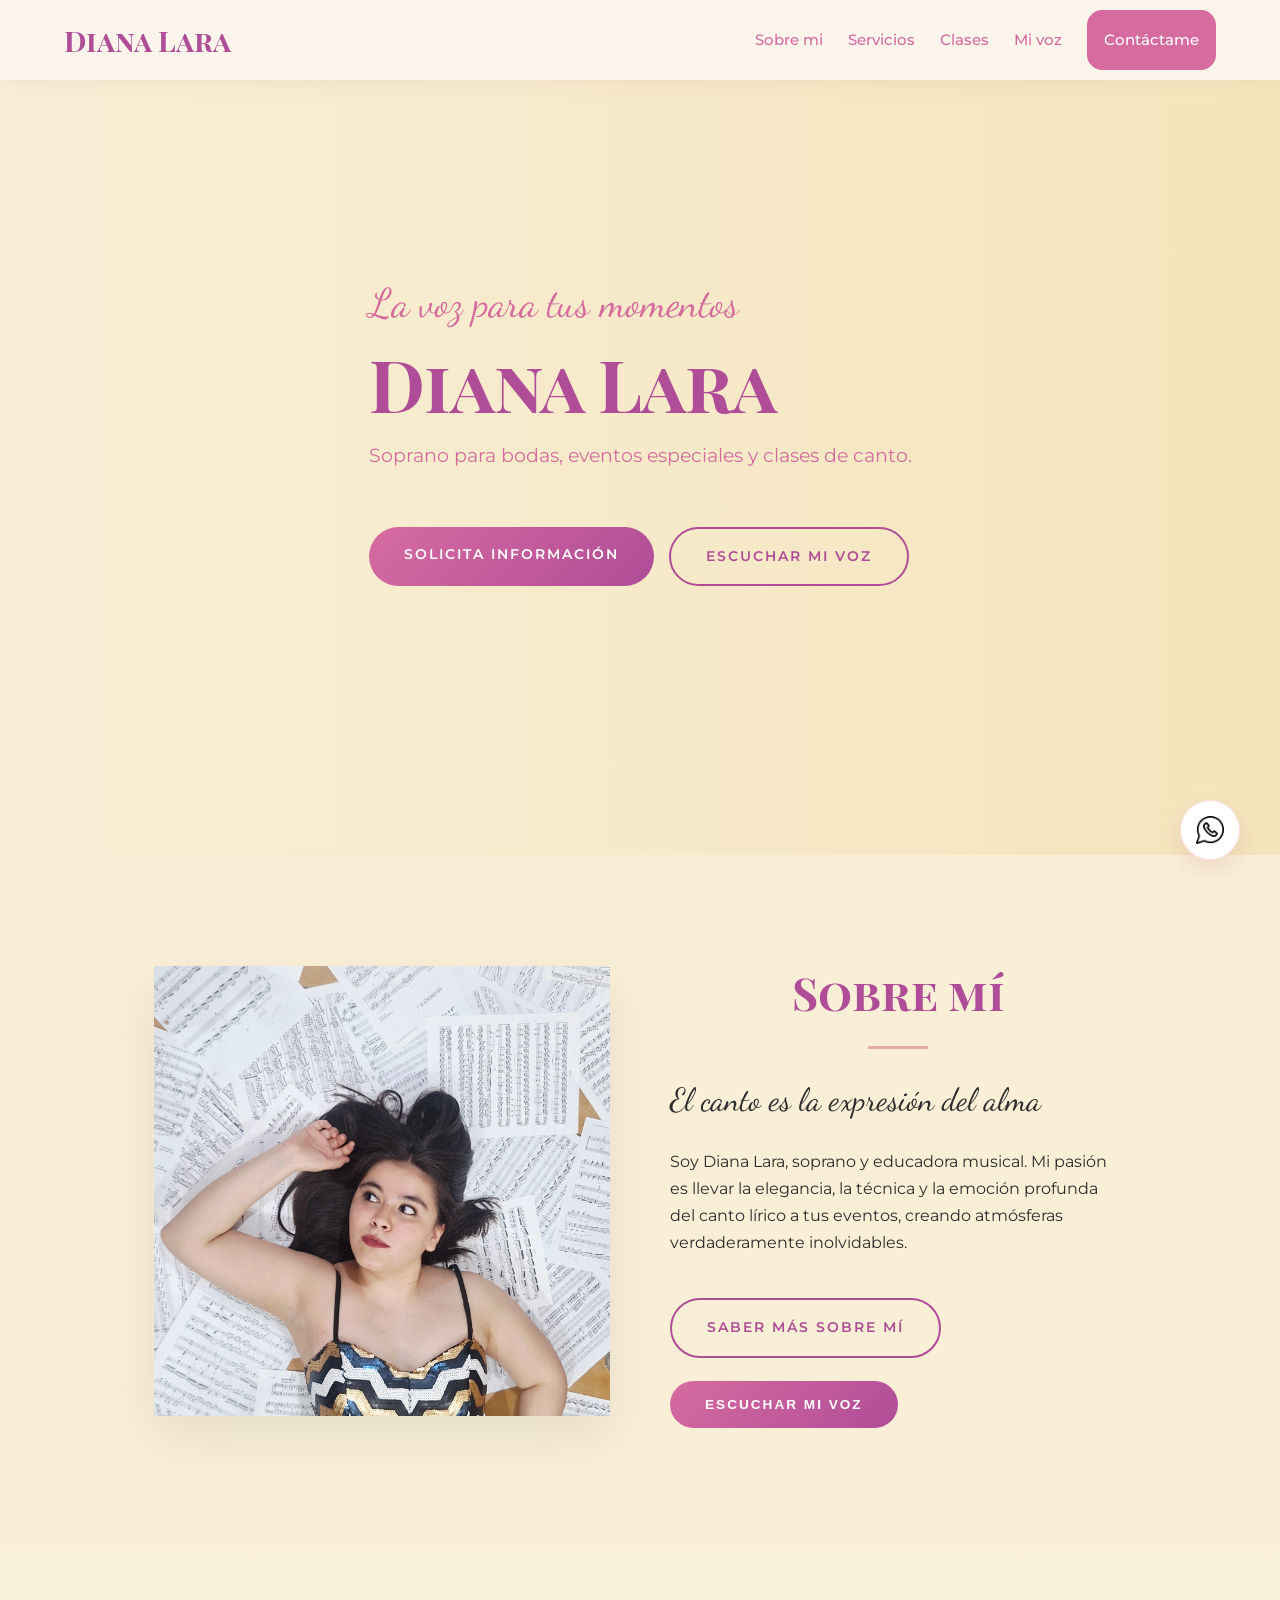
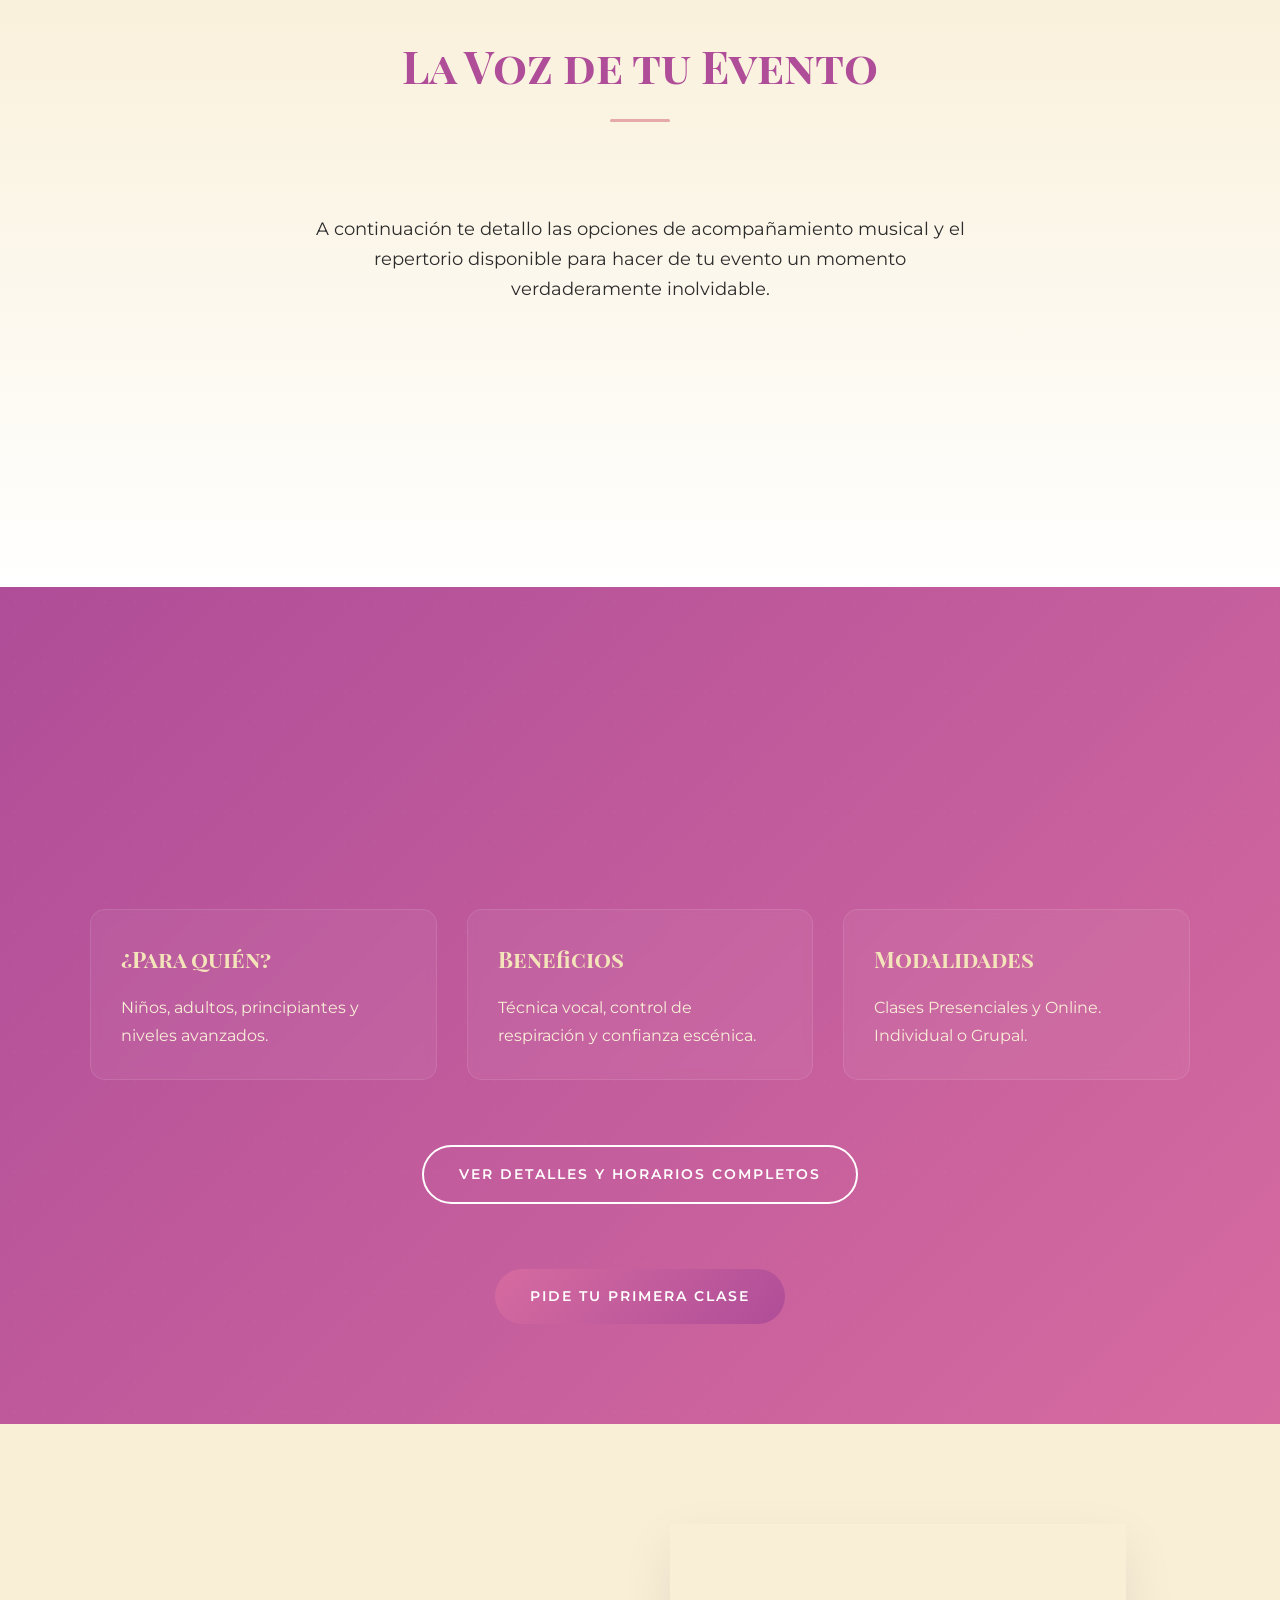
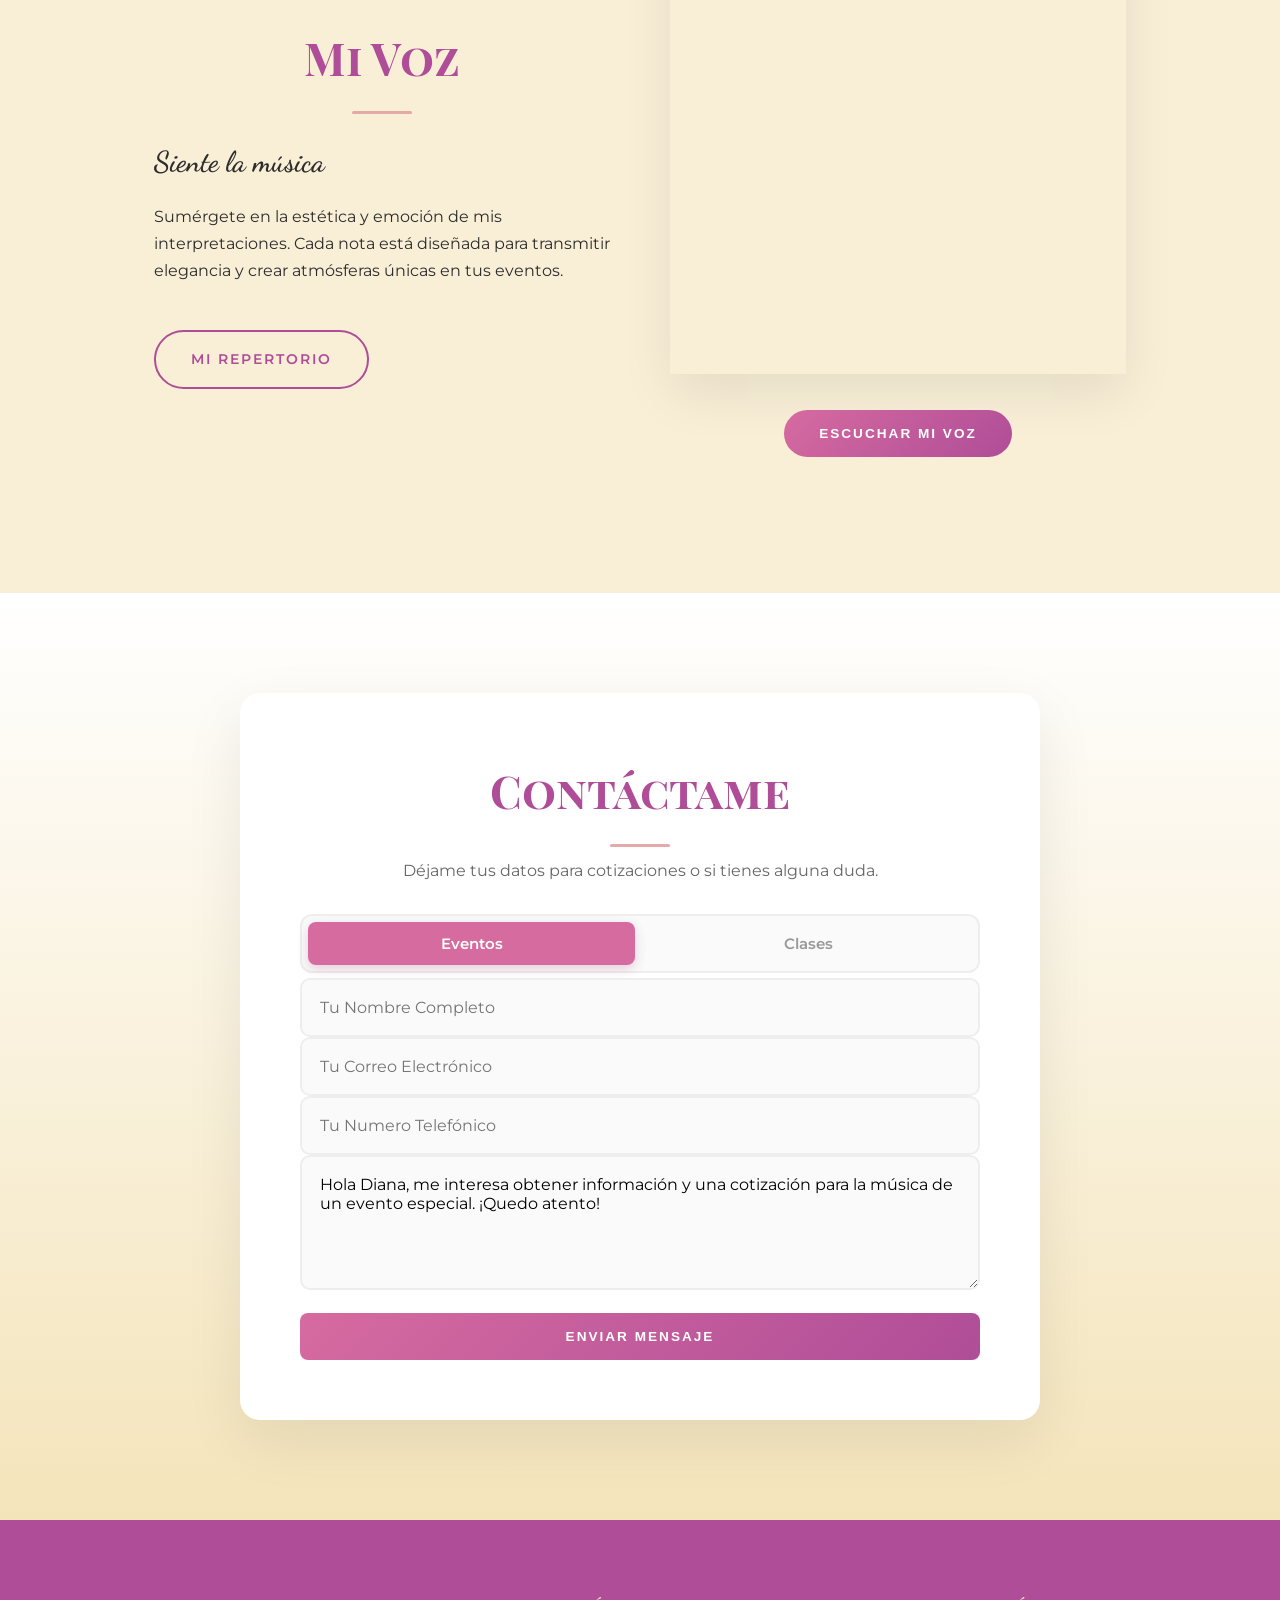
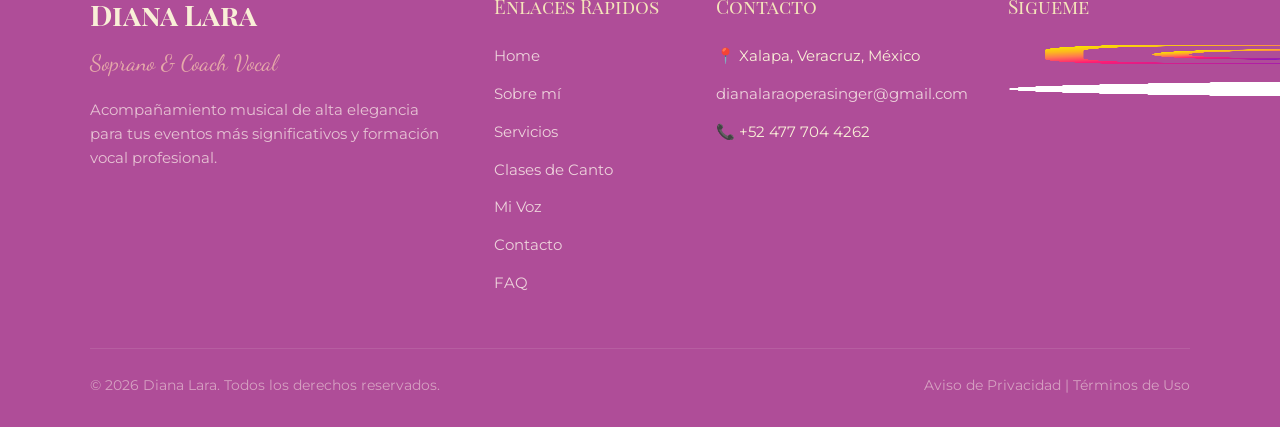
==== commit 7aaf6a73: "Add files via upload" ====
--- a/index.html
+++ b/index.html
@@ -6,20 +6,32 @@
     <title>Diana Lara - Soprano</title>
     
     <link href="https://fonts.googleapis.com/css2?family=Dancing+Script:wght@500;700&family=Montserrat:wght@300;400;500;600&family=Playfair+Display:ital,wght@0,400;0,600;1,400&display=swap" rel="stylesheet">
-    
-    <link rel="stylesheet" href="style.css">
+    <link rel="icon" type="image/png" href="img/logo.png">
+    <link rel="stylesheet" href="style_optimized.css">
 </head>
 <body>
-
+    <!-- Lecteur Audio Global -->
+    <audio id="voz-audio" loop>
+        <source src="audios/audio_fondo.mp3" type="audio/mpeg">
+    </audio>
     <header>
         <a href="#home" class="logo">Diana Lara</a>
-        <nav>
+        <nav id="main-nav" style="display: flex; align-items: center;">
+            <button id="audio-toggle-header" class="audio-toggle hidden-audio-btn">
+                <img src="img/pausa.png" alt="pausa" class="audio-icon-img">
+            </button>
             <a href="sobre-mi.html">Sobre mi</a>
             <a href="servicios.html">Servicios</a>
             <a href="detalles-clases.html">Clases</a> 
-            <a href="#mi-voz">Mi voz</a>
+            <a href="mi-voz.html">Mi voz</a>
             <a href="#contacto" id="contact-btn">Contáctame</a>
         </nav>
+        
+        <button id="burger-menu-btn" class="burger-btn" aria-label="Abrir menú">
+            <span></span>
+            <span></span>
+            <span></span>
+        </button>
     </header>
 
     <section id="home">
@@ -49,6 +61,9 @@
                 <br>
                 
                 <a href="sobre-mi.html" class="cta-button outline">Saber más sobre mí</a>
+                <button class="cta-button btn-play-global">
+                    Escuchar mi voz
+                </button>
             </div>
         </div>
     </section>
@@ -141,11 +156,15 @@
                 <h2>Mi Voz</h2>
                 <h3 class="accent-text" style="color: var(--color-plum); font-size: 1.8rem;">Siente la música</h3>
                 <p>Sumérgete en la estética y emoción de mis interpretaciones. Cada nota está diseñada para transmitir elegancia y crear atmósferas únicas en tus eventos.</p>
-            </div>
-            <div class="text-col reveal delay-2">
+                <a href="mi-voz.html" class="cta-button outline" style="margin-top: 5vh;">Mi Repertorio</a>
+            </div>
+            <div class="text-col reveal delay-2" style="display: flex; flex-direction: column; justify-content: center;">
                 <div class="image-blob alt-blob" style="background: linear-gradient(135deg, var(--color-coral), var(--color-peach));">
-                    [Reproductor Spotify / Video]
-                </div>
+                    <img src="img/imagen3.jpg" alt="" height="100%">
+                </div>
+                <button class="cta-button btn-play-global" style="margin: 4vh auto;">
+                    Escuchar mi voz
+                </button>
             </div>
         </div>
     </section>
@@ -163,13 +182,16 @@
                         <button type="button" class="toggle-btn" data-value="clases">Clases</button>
                     </div>
                     <div class="input-group">
-                        <input type="text" placeholder="Tu Nombre Completo" required>
-                    </div>
-                    <div class="input-group">
-                        <input type="email" placeholder="Tu Correo Electrónico" required>
-                    </div>
-                    <div class="input-group">
-                        <textarea placeholder="Cuéntame sobre tu evento o tu interés en las clases..." rows="5" required></textarea>
+                        <input type="text" name="nombre" placeholder="Tu Nombre Completo" required>
+                    </div>
+                    <div class="input-group">
+                        <input type="email" name="email" placeholder="Tu Correo Electrónico" required>
+                    </div>
+                    <div class="input-group">
+                        <input type="number" name="Teléfono" placeholder="Tu Numero Telefónico" required>
+                    </div>
+                    <div class="input-group">
+                        <textarea name="mensaje" placeholder="Cuéntame sobre tu evento..." rows="5" required></textarea>
                     </div>
                     <button type="submit" class="cta-button" style="width: 100%; border-radius: 8px;">Enviar Mensaje</button>
                 </form>
@@ -188,9 +210,11 @@
             <div class="footer-col links">
                 <h4>Enlaces Rápidos</h4>
                 <ul>
+                    <li><a href="index.html">Home</a></li>
                     <li><a href="sobre-mi.html">Sobre mí</a></li>
                     <li><a href="#servicios.html">Servicios</a></li>
                     <li><a href="detalles_clases.html">Clases de Canto</a></li>
+                    <li><a href="mi-voz.html">Mi Voz</a></li>
                     <li><a href="index.html#contacto">Contacto</a></li>
                     <li><a href="faq.html">FAQ</a></li>
                 </ul>
@@ -199,7 +223,7 @@
             <div class="footer-col contact-info">
                 <h4>Contacto</h4>
                 <ul>
-                    <li>📍 Ciudad de México, México</li>
+                    <li>📍 Xalapa, Veracruz, México</li>
                     <li><a href="mailto:dianalaraoperasinger@gmail.com">dianalaraoperasinger@gmail.com</a></li>
                     <li>📞 +52 477 704 4262</li>
                 </ul>
@@ -208,8 +232,14 @@
             <div class="footer-col social">
                 <h4>Sígueme</h4>
                 <div class="social-links">
-                    <div class="social-link"><img src="img/instagram.png" alt="instagram" height="100%"><a href="https://www.instagram.com/diana.lara.a" target="_blank">  Instagram</a></div>
-                    <div class="social-link"><img src="img/facebook.png" alt="facebook" height="100%"><a href="https://www.facebook.com/diana.lara.77736/?locale=es_LA" target="_blank">  Facebook</a></div>
+                    <div class="social-link">
+                        <img src="img/instagram.png" alt="instagram logo">
+                        <a href="https://www.instagram.com/diana.lara.a" target="_blank">Instagram</a>
+                    </div>
+                    <div class="social-link">
+                        <img src="img/facebook.png" alt="facebook logo">
+                        <a href="https://www.facebook.com/diana.lara.77736/?locale=es_LA" target="_blank">Facebook</a>
+                    </div>
                 </div>
             </div>
         </div>
@@ -222,10 +252,19 @@
         </div>
     </footer>
     
-    <a href="https://wa.me/4777044262" class="whatsapp-float" target="_blank" title="Contáctame por WhatsApp">
-        <img src="img/icon_whatsapp2.png" alt="WhatsApp" class="wa-icon" width="100%">
+    <a href="https://wa.me/524777044262?text=Hola%20Diana%2C%20vengo%20de%20tu%20sitio%20web.%20Me%20gustar%C3%ADa%20recibir%20m%C3%A1s%20informaci%C3%B3n%20sobre%20tus%20servicios%20para%20eventos%20y%20clases%20de%20canto.%20%C2%A1Gracias!" class="whatsapp-float" target="_blank" title="Contáctame por WhatsApp">
+        <img src="img/icon_whatsapp.png" alt="WhatsApp" class="wa-icon">
     </a>
 
+    <div id="success-popup" class="success-popup">
+        <div class="popup-content">
+            <button class="close-popup-btn" aria-label="Cerrar">&times;</button>
+            <div class="popup-icon">✓</div>
+            <h3>¡Mensaje Enviado!</h3>
+            <p>Gracias por contactarme. Tu mensaje a llegado con éxito et me pondré en contacto contigo muy pronto.</p>
+        </div>
+    </div>
     <script src="script.js"></script>
+    <script src="script_form.js"></script>
 </body>
 </html>
--- a/style_optimized.css
+++ b/style_optimized.css
@@ -0,0 +1,854 @@
+/* ==========================================================================
+   1. VARIABLES & RESET GLOBAUX
+   ========================================================================== */
+
+   @import url('https://fonts.googleapis.com/css2?family=Dancing+Script:wght@400..700&family=Luxurious+Roman&family=Montserrat:ital,wght@0,100..900;1,100..900&family=Playfair+Display+SC:ital,wght@0,400;0,700;0,900;1,400;1,700;1,900&family=Quintessential&display=swap');
+
+   :root {
+    /* --color-primary-dark: #551221;
+    --color-primary: #912753;
+    --color-accent: #E77E6D;
+    --color-secondary: #F6CBB3;
+    --color-white: #FDF4EC; */
+
+    --color-primary-dark: #AF4D98;
+    --color-primary: #D66BA0;
+    --color-accent: #E5A9A9;
+    --color-secondary: #F4E4BA;
+    --color-white: #F9EFD7;
+
+    --text-dark: #2c2c2c;
+    --text-light: #ffffff;
+    /* --font-title: 'Luxurious Roman', serif; */
+    /* --font-title: 'Quintessential', serif; */
+    --font-title: 'Playfair Display SC', serif;
+    --font-body: 'Montserrat', sans-serif;
+    --font-accent: 'Dancing Script', cursive;
+}
+
+* { margin: 0; padding: 0; box-sizing: border-box; }
+html { scroll-behavior: smooth; }
+body {
+    font-family: var(--font-body);
+    background-color: var(--color-white);
+    color: var(--text-dark);
+    line-height: 1.7;
+    overflow-x: hidden;
+}
+
+section { scroll-margin-top: 80px; padding: 100px 5%; position: relative; }
+.container { max-width: 1100px; margin: 0 auto; position: relative; z-index: 2; }
+
+/* ==========================================================================
+   2. TYPOGRAPHIE & ÉLÉMENTS DE DESIGN
+   ========================================================================== */
+h1, h2, h3 { font-family: var(--font-title); font-weight: 600; margin-bottom: 1rem; }
+h2 { font-size: 2.8rem; color: var(--color-primary-dark); text-align: center; margin-bottom: 1.5rem; position: relative; }
+h2::after { content: ''; display: block; width: 60px; height: 3px; background-color: var(--color-accent); margin: 15px auto 0; border-radius: 2px; }
+
+.accent-text { font-family: var(--font-accent); font-size: 2.5rem; color: var(--color-primary); display: block; }
+.section-subtitle { text-align: center; font-size: 1.1rem; color: #555; margin-bottom: 3rem; margin-top: -10px; }
+
+.bg-gradient { background: linear-gradient(180deg, var(--color-white) 0%, #ffffff 100%); }
+.bg-gradient-reverse { background: linear-gradient(180deg, #ffffff 0%, var(--color-secondary) 100%); }
+
+/* ==========================================================================
+   3. NAVIGATION & HEADER
+   ========================================================================== */
+header { position: fixed; top: 0; left: 0; width: 100%; height: 80px; background: rgba(253, 244, 236, 0.98); box-shadow: 0 4px 20px rgba(85, 18, 33, 0.05); z-index: 99999; display: flex; justify-content: space-between; align-items: center; padding: 1rem 5%; }
+.logo { font-family: var(--font-title); font-size: 1.8rem; font-weight: bold; color: var(--color-primary-dark); text-decoration: none; }
+nav a { color: var(--color-primary); margin-left: 25px; text-decoration: none; font-size: 0.95rem; font-weight: 500; transition: color 0.3s; position: relative; }
+nav a::after { content: ''; position: absolute; width: 0; height: 2px; bottom: -5px; left: 0; background-color: var(--color-accent); transition: width 0.3s ease; }
+nav a:hover::after { width: 100%; }
+nav a:hover { color: var(--color-primary-dark); }
+.nav-active { color: var(--color-primary-dark); }
+.nav-active::after { width: 100%; }
+
+#contact-btn {
+    color: var(--text-light); background-color: var(--color-primary); padding: 1em; border-radius: 1em;
+    border: var(--color-primary) 2px solid; transition: all 0.3s ease-in-out;
+}
+#contact-btn:hover { background-color: var(--color-white); color: var(--color-primary); }
+#contact-btn:hover::after { width: 0; }
+
+/* ==========================================================================
+   4. BOUTONS & INTERACTIVITÉ
+   ========================================================================== */
+.cta-button {
+    display: inline-block; background: linear-gradient(135deg, var(--color-primary), var(--color-primary-dark));
+    color: var(--text-light); padding: 16px 35px; text-decoration: none; border-radius: 40px; font-weight: 600;
+    margin-top: 15px; border: none; cursor: pointer; transition: all 0.4s cubic-bezier(0.175, 0.885, 0.32, 1.275);
+    text-transform: uppercase; font-size: 0.85rem; letter-spacing: 2px; overflow: hidden; position: relative;
+}
+.cta-button:hover { transform: scale(1.02) translateY(-2px); box-shadow: 0 8px 20px rgba(145, 39, 83, 0.25); }
+.cta-button::after {
+    content: ''; position: absolute; top: 0; left: -40%; width: 30%; height: 100%;
+    background: linear-gradient(to right, rgba(255, 255, 255, 0) 0%, rgba(255, 255, 255, 0.55) 50%, rgba(255, 255, 255, 0) 100%);
+    transform: skewX(-25deg); z-index: -1;
+}
+.cta-button:hover::after { animation: brilloLuxe 0.8s ease-in-out forwards; }
+@keyframes brilloLuxe { 0% { left: -40%; } 100% { left: 140%; } }
+
+.cta-button.outline { background: transparent; border: 2px solid var(--color-primary-dark); color: var(--color-primary-dark); box-shadow: none; }
+.cta-button.outline:hover { background: var(--color-primary-dark); color: var(--text-light); }
+.secondary-btn { background: var(--color-white); color: var(--color-primary-dark); }
+.secondary-btn:hover { background: var(--color-secondary); color: var(--color-primary-dark); }
+
+/* ==========================================================================
+   5. COMPOSANTS (Blobs, FAQ, Reveal, WhatsApp)
+   ========================================================================== */
+@keyframes morph {
+    0% { border-radius: 60% 40% 30% 70% / 60% 30% 70% 40%; }
+    50% { border-radius: 30% 60% 70% 40% / 50% 60% 30% 60%; }
+    100% { border-radius: 60% 40% 30% 70% / 60% 30% 70% 40%; }
+}
+.image-blob {
+    background-color: var(--color-secondary); width: 100%; aspect-ratio: 1; max-height: 450px;
+    display: flex; align-items: center; justify-content: center; color: var(--color-primary-dark);
+    box-shadow: 0 20px 50px rgba(0,0,0,0.08); animation: morph 8s ease-in-out infinite; overflow: hidden;
+}
+.alt-blob { animation-direction: reverse; animation-duration: 10s; }
+
+.faq-wrapper { max-width: 800px; margin: 0 auto 40px auto; display: flex; flex-direction: column; gap: 15px; }
+.faq-item { background-color: #ffffff; border-radius: 12px; box-shadow: 0 5px 20px rgba(0, 0, 0, 0.02); border: 1px solid rgba(231, 126, 109, 0.15); overflow: hidden; transition: all 0.3s ease; }
+.faq-question { padding: 22px 30px; display: flex; justify-content: space-between; align-items: center; cursor: pointer; user-select: none; }
+.faq-question h3 { font-family: var(--font-body); font-size: 1.05rem; font-weight: 500; color: var(--color-primary-dark); margin-bottom: 0; }
+.faq-toggle { font-size: 1.5rem; color: var(--color-accent); transition: transform 0.3s ease; line-height: 1; }
+.faq-answer { max-height: 0; overflow: hidden; transition: max-height 0.3s cubic-bezier(0, 1, 0, 1); padding: 0 30px; }
+.faq-answer p { color: #666; padding-bottom: 22px; font-size: 0.95rem; line-height: 1.6; }
+.faq-item.open { box-shadow: 0 10px 25px rgba(145, 39, 83, 0.05); border-color: var(--color-accent); }
+.faq-item.open .faq-toggle { transform: rotate(45deg); color: var(--color-primary); }
+.faq-item.open .faq-answer { max-height: 1000px; transition: max-height 0.5s ease-in-out; }
+
+.whatsapp-float {
+    position: fixed; bottom: 40px; right: 40px; background-color: #ffffff; width: 60px; height: 60px;
+    border-radius: 50%; display: flex; align-items: center; justify-content: center;
+    box-shadow: 0 8px 25px rgba(145, 39, 83, 0.12); border: 1px solid rgba(231, 126, 109, 0.2);
+    text-decoration: none; z-index: 100; transition: all 0.3s cubic-bezier(0.175, 0.885, 0.32, 1.275);
+}
+.whatsapp-float:hover { transform: scale(1.05); box-shadow: 0 12px 30px rgba(145, 39, 83, 0.2); border-color: var(--color-accent); }
+.whatsapp-float .wa-icon { width: 28px; height: 28px; object-fit: contain; }
+
+.reveal { opacity: 0; transform: translateY(50px); transition: all 1s cubic-bezier(0.5, 0, 0, 1); }
+.reveal.active { opacity: 1; transform: translateY(0); }
+.delay-1 { transition-delay: 0.15s; }
+.delay-2 { transition-delay: 0.3s; }
+.delay-3 { transition-delay: 0.45s; }
+
+/* ==========================================================================
+   6. PAGES : HOME, SERVICIOS, CLASES, EXPERIENCIA, MI VOZ, CONTACTO
+   ========================================================================== */
+#home {
+    padding-top: 100px;
+    height: 95vh; display: flex; align-items: center;
+    background: linear-gradient(to right, #f9efd7ee, #f4e4baef), url('https://via.placeholder.com/1920x1080/E77E6D/FFFFFF') center/cover fixed;
+}
+.hero-content { max-width: 700px; }
+.hero-content h1 { font-size: 4.5rem; color: var(--color-primary-dark); line-height: 1; margin: 10px 0 20px 0; letter-spacing: -1px; }
+.hero-content p { font-size: 1.2rem; color: var(--color-primary); margin-bottom: 2.5rem; font-weight: 400; }
+.hero-buttons { display: flex; gap: 15px; flex-wrap: wrap; }
+.split-layout { display: flex; align-items: center; gap: 60px; }
+.split-layout .text-col, .split-layout .img-col { flex: 1; }
+/* ==========================================================================
+   --- POPUP DE ÉXITO (MODAL) ---
+   ========================================================================== */
+   .success-popup {
+    position: fixed;
+    top: 0;
+    left: 0;
+    width: 100%;
+    height: 100%;
+    background-color: rgba(85, 18, 33, 0.5); /* Fond bordeaux transparent */
+    display: flex;
+    justify-content: center;
+    align-items: center;
+    z-index: 3000; /* Reste au-dessus de tout, même du menu mobile */
+    opacity: 0;
+    pointer-events: none;
+    transition: opacity 0.3s ease;
+}
+
+/* Classe activée par JavaScript */
+.success-popup.active {
+    opacity: 1;
+    pointer-events: auto;
+}
+
+.popup-content {
+    background-color: var(--color-white);
+    padding: 35px 25px;
+    border-radius: 20px;
+    max-width: 400px;
+    width: 85%;
+    text-align: center;
+    position: relative;
+    box-shadow: 0 15px 35px rgba(85, 18, 33, 0.2);
+    border: 2px solid var(--color-primary-dark);
+    transform: scale(0.9);
+    transition: transform 0.3s cubic-bezier(0.175, 0.885, 0.32, 1.275);
+}
+
+.success-popup.active .popup-content {
+    transform: scale(1);
+}
+
+/* Bouton Fermer (X) */
+.close-popup-btn {
+    position: absolute;
+    top: 12px;
+    right: 18px;
+    background: none;
+    border: none;
+    font-size: 1.8rem;
+    color: var(--color-primary-dark);
+    cursor: pointer;
+    line-height: 1;
+    transition: transform 0.2s, color 0.2s;
+}
+
+.close-popup-btn:hover {
+    transform: scale(1.15);
+    color: var(--color-primary);
+}
+
+/* Icône de coche de validation */
+.popup-icon {
+    width: 55px;
+    height: 55px;
+    background-color: var(--color-primary);
+    color: var(--color-white);
+    border-radius: 50%;
+    display: flex;
+    align-items: center;
+    justify-content: center;
+    font-size: 1.8rem;
+    margin: 0 auto 15px auto;
+}
+
+.popup-content h3 {
+    font-family: var(--font-title);
+    color: var(--color-primary-dark);
+    margin-bottom: 10px;
+    font-size: 1.5rem;
+}
+
+.popup-content p {
+    font-family: var(--font-body);
+    color: var(--text-dark);
+    font-size: 0.95rem;
+    line-height: 1.5;
+}
+
+#servicios .container div { margin: 5vh; display: flex; justify-content: space-around; }
+#servicios .container div a { width: 20vw; text-align: center; }
+
+#clases { background: linear-gradient(135deg, var(--color-primary-dark), var(--color-primary)); color: var(--color-white); position: relative; }
+#clases::before { content: ''; position: absolute; top: 0; left: 0; right: 0; bottom: 0; background-image: radial-gradient(var(--color-accent) 1px, transparent 1px); background-size: 30px 30px; opacity: 0.05; }
+.clases-info { display: flex; justify-content: center; gap: 30px; margin-top: 50px; flex-wrap: wrap; }
+.clases-item { flex: 1; min-width: 250px; background: rgba(255,255,255,0.05); backdrop-filter: blur(5px); padding: 30px; border-radius: 15px; border: 1px solid rgba(255,255,255,0.1); transition: transform 0.3s ease; }
+.clases-item h3 { color: var(--color-secondary); font-size: 1.4rem; }
+.promo-agenda-container.vertical {
+    background: linear-gradient(135deg, var(--color-primary-dark), var(--color-primary));
+    border-radius: 24px;
+    box-shadow: 0 25px 50px rgba(85, 18, 33, 0.15);
+    display: flex;
+    flex-direction: column; 
+    overflow: hidden;
+    position: relative;
+}
+.promo-agenda-container.vertical::before {
+    content: '';
+    position: absolute;
+    top: 0; left: 0; right: 0; bottom: 0;
+    background-image: radial-gradient(var(--color-accent) 1px, transparent 1px);
+    background-size: 25px 25px;
+    opacity: 0.05;
+    pointer-events: none;
+}
+.promo-details {
+    padding: 50px 50px 40px 50px;
+    position: relative;
+    z-index: 2;
+}
+.promo-details h2::after {
+    margin: 15px 0 0 0;
+    background-color: var(--color-secondary);
+}
+.price-showcase {
+    display: flex;
+    gap: 20px;
+    margin-top: 30px;
+    max-width: 650px; 
+}
+.price-item {
+    background: rgba(255, 255, 255, 0.08);
+    backdrop-filter: blur(5px);
+    border: 1px solid rgba(255, 255, 255, 0.1);
+    padding: 15px 20px;
+    border-radius: 15px;
+    flex: 1;
+    display: flex;
+    flex-direction: column;
+    justify-content: space-between;
+}
+.price-item.free {
+    background: linear-gradient(135deg, var(--color-secondary), var(--color-accent));
+    border: none;
+    transform: scale(1.03);
+    box-shadow: 0 10px 20px rgba(231, 126, 109, 0.2);
+}
+.price-item .label {
+    display: block;
+    color: var(--color-white);
+    font-size: 0.85rem;
+    text-transform: uppercase;
+    letter-spacing: 1px;
+    margin-bottom: 6px;
+    opacity: 0.9;
+}
+.price-item.free .label {
+    color: var(--color-primary-dark);
+    font-weight: 600;
+}
+.price-item .amount {
+    font-family: var(--font-title);
+    font-size: 2rem;
+    color: var(--text-light);
+    font-weight: bold;
+    display: block;
+    line-height: 1;
+}
+.price-item .amount span {
+    font-size: 0.9rem;
+    font-family: var(--font-body);
+    font-weight: normal;
+}
+.price-item.free .amount {
+    color: var(--color-primary-dark);
+}
+.agenda-embed.full-width {
+    width: 100%;
+    background: var(--color-white);
+    padding: 30px;
+    display: flex;
+    align-items: center;
+    justify-content: center;
+    min-height: 650px;
+    border-top: 1px solid rgba(255, 255, 255, 0.1);
+}
+.mock-agenda {
+    text-align: center;
+    padding: 60px;
+    border: 2px dashed rgba(145, 39, 83, 0.2);
+    border-radius: 15px;
+    width: 100%;
+    min-height: 550px;
+    display: flex;
+    flex-direction: column;
+    justify-content: center;
+    align-items: center;
+}
+.agenda-embed.full-width iframe {
+    width: 100%;
+    height: 100%;
+    min-height: 600px;
+    border: none;
+    border-radius: 12px;
+    background: #fff;
+}
+@media (max-width: 600px) {
+    .promo-details {
+        padding: 40px 20px;
+    }
+    .price-showcase {
+        flex-direction: column;
+        max-width: 100%;
+    }
+    .price-item.free {
+        transform: scale(1);
+    }
+    .agenda-embed.full-width {
+        padding: 15px;
+        min-height: 500px;
+    }
+    .agenda-embed.full-width iframe {
+        min-height: 470px;
+    }
+}
+.marquee-wrapper {
+    width: 100%;
+    overflow: hidden;
+    padding: 10px 0;
+    position: relative;
+}
+.marquee-wrapper::before,
+.marquee-wrapper::after {
+    content: "";
+    position: absolute;
+    top: 0;
+    width: 15vw;
+    height: 100%;
+    z-index: 5;
+    pointer-events: none;
+}
+.marquee-wrapper::before {
+    left: 0;
+    background: linear-gradient(to right, var(--color-white), transparent);
+}
+.marquee-wrapper::after {
+    right: 0;
+    background: linear-gradient(to left, var(--color-white), transparent);
+}
+.marquee-row {
+    display: flex;
+    width: 100%;
+}
+.marquee-track {
+    display: flex;
+    gap: 30px;
+    width: max-content;
+}
+.row-left .marquee-track {
+    animation: scrollLeft 30s linear infinite;
+}
+
+.row-right .marquee-track {
+    animation: scrollRight 30s linear infinite;
+}
+.marquee-row:hover .marquee-track {
+    animation-play-state: paused;
+}
+.testimonial-card {
+    background: #ffffff;
+    border-radius: 18px;
+    padding: 30px;
+    width: 350px; 
+    box-shadow: 0 10px 30px rgba(85, 18, 33, 0.04);
+    border: 1px solid rgba(145, 39, 83, 0.05);
+    transition: transform 0.3s ease, border-color 0.3s ease, box-shadow 0.3s ease;
+    flex-shrink: 0;
+}
+.testimonial-card:hover {
+    transform: translateY(-5px);
+    border-color: var(--color-accent);
+    box-shadow: 0 15px 40px rgba(85, 18, 33, 0.08);
+}
+.testimonial-card h3 {
+    font-family: var(--font-title);
+    color: var(--color-primary-dark);
+    font-size: 1.2rem;
+    margin-bottom: 8px;
+}
+.testimonial-card p {
+    font-size: 0.95rem;
+    color: var(--text-dark);
+    line-height: 1.5;
+    margin-bottom: 15px;
+    font-style: italic;
+}
+.testimonial-card .stars {
+    font-size: 0.9rem;
+    display: block;
+}
+@keyframes scrollLeft {
+    0% { transform: translateX(0); }
+    100% { transform: translateX(-50%); }
+}
+
+@keyframes scrollRight {
+    0% { transform: translateX(-50%); }
+    100% { transform: translateX(0); }
+}
+@media (max-width: 600px) {
+    .testimonial-card {
+        width: 290px;
+        padding: 20px;
+    }
+    .row-left .marquee-track, 
+    .row-right .marquee-track {
+        animation-duration: 20s;
+    }
+}
+
+.experiencia-list { max-width: 800px; margin: 0 auto; display: flex; flex-direction: column; gap: 20px; }
+.experiencia-item { background: #ffffff; padding: 25px 30px; border-radius: 12px; box-shadow: 0 5px 15px rgba(0, 0, 0, 0.03); border-left: 4px solid var(--color-accent); display: flex; align-items: flex-start; gap: 20px; transition: transform 0.3s ease, border-color 0.3s ease; }
+.experiencia-item:hover { transform: translateX(10px); border-left-color: var(--color-primary-dark); box-shadow: 0 10px 25px rgba(145, 39, 83, 0.08); }
+.experiencia-item .icon { color: var(--color-primary); font-size: 1.5rem; line-height: 1; margin-top: 2px; }
+.experiencia-item p { margin: 0; color: #444; font-size: 1.05rem; line-height: 1.6; }
+.experiencia-item strong { color: var(--color-primary-dark); }
+
+.services-grid-page { display: grid; grid-template-columns: repeat(auto-fit, minmax(320px, 1fr)); gap: 40px; max-width: 1000px; margin: 0 auto; }
+.service-box { background: #ffffff; border-radius: 15px; overflow: hidden; box-shadow: 0 10px 30px rgba(0,0,0,0.04); border: 1px solid rgba(231, 126, 109, 0.15); transition: transform 0.3s ease, box-shadow 0.3s ease; display: flex; flex-direction: column; }
+.service-box:hover { transform: translateY(-8px); box-shadow: 0 15px 35px rgba(145, 39, 83, 0.1); }
+.service-header { background-color: var(--color-secondary); padding: 25px 30px; border-bottom: 3px solid var(--color-accent); }
+.service-header h3 { color: var(--color-primary-dark); margin: 0; font-size: 1.4rem; text-align: center; }
+.service-body { padding: 30px; flex-grow: 1; display: flex; flex-direction: column; }
+.service-body p { color: #555; font-size: 0.95rem; margin-bottom: 20px; line-height: 1.6; }
+.service-body ul { list-style: none; margin-bottom: 25px; padding-left: 0; flex-grow: 1; }
+.service-body ul li { position: relative; padding-left: 20px; margin-bottom: 12px; color: var(--color-primary-dark); font-weight: 500; font-size: 0.95rem; }
+.service-body ul li::before { content: '•'; color: var(--color-accent); position: absolute; left: 0; top: 0; font-size: 1.2rem; }
+.link-cta { display: inline-block; color: var(--color-primary); font-weight: 600; text-transform: uppercase; font-size: 0.85rem; letter-spacing: 1px; text-decoration: none; margin-top: auto; transition: color 0.3s ease; }
+.link-cta:hover { color: var(--color-accent); }
+
+.info-badges-container { display: flex; flex-wrap: wrap; gap: 20px; justify-content: center; }
+.info-badge { background-color: #fff; padding: 20px 30px; border-radius: 15px; box-shadow: 0 5px 20px rgba(0,0,0,0.04); border: 1px solid rgba(231, 126, 109, 0.15); text-align: center; flex: 1; min-width: 200px; max-width: 250px; }
+.info-badge .badge-icon { font-size: 2rem; display: block; margin-bottom: 10px; }
+.info-badge h4 { color: var(--color-primary-dark); margin-bottom: 5px; font-size: 1.1rem; }
+.info-badge p { font-size: 0.9rem; color: #666; margin: 0; }
+
+.metodologia-grid { display: grid; grid-template-columns: repeat(auto-fit, minmax(280px, 1fr)); gap: 40px; margin-top: 40px; }
+.metodo-paso { position: relative; background: #fff; padding: 40px 30px; border-radius: 20px; text-align: center; box-shadow: 0 10px 30px rgba(0,0,0,0.03); border-top: 4px solid var(--color-accent); transition: transform 0.3s ease; }
+.metodo-paso:hover { transform: translateY(-10px); }
+.paso-num { position: absolute; top: -25px; left: 50%; transform: translateX(-50%); width: 50px; height: 50px; background-color: var(--color-primary); color: white; font-family: var(--font-title); font-size: 1.5rem; font-weight: bold; display: flex; align-items: center; justify-content: center; border-radius: 50%; box-shadow: 0 5px 15px rgba(145, 39, 83, 0.3); }
+
+.pricing-card { background: #fff; border-radius: 20px; box-shadow: 0 15px 50px rgba(85, 18, 33, 0.08); max-width: 900px; margin: 0 auto; overflow: hidden; position: relative; }
+.pricing-content { padding: 50px; text-align: center; }
+.tarifas-flex { display: flex; flex-wrap: wrap; gap: 30px; justify-content: center; margin-top: 30px; }
+.tarifa-item { flex: 1; min-width: 250px; background: var(--color-white); padding: 30px; border-radius: 15px; border: 1px solid rgba(231, 126, 109, 0.2); position: relative; }
+.tarifa-destacada { background: linear-gradient(135deg, var(--color-secondary), var(--color-accent)); color: var(--color-primary-dark); border: none; transform: scale(1.05); box-shadow: 0 10px 25px rgba(231, 126, 109, 0.3); }
+.tarifa-item h4 { font-size: 1.2rem; margin-bottom: 10px; }
+.tarifa-destacada h4, .tarifa-destacada p { color: #fff; }
+.tarifa-item .precio { display: block; font-family: var(--font-title); font-size: 2.8rem; font-weight: bold; margin-bottom: 15px; }
+.tarifa-item .precio span { font-size: 1rem; font-family: var(--font-body); font-weight: normal; }
+.etiqueta { position: absolute; top: -15px; left: 50%; transform: translateX(-50%); background: var(--color-primary-dark); color: #fff; padding: 5px 15px; border-radius: 20px; font-size: 0.8rem; font-weight: bold; text-transform: uppercase; letter-spacing: 1px; }
+
+.testimonios-grid { display: grid; grid-template-columns: repeat(auto-fit, minmax(300px, 1fr)); gap: 40px; max-width: 900px; margin: 0 auto; }
+.testimonio-card { background: #fff; padding: 40px 30px; border-radius: 15px; box-shadow: 0 10px 30px rgba(0,0,0,0.03); position: relative; }
+.quote-icon { font-family: var(--font-title); font-size: 5rem; color: var(--color-secondary); position: absolute; top: -10px; left: 20px; line-height: 1; opacity: 0.5; }
+.testimonio-texto { font-style: italic; color: #555; position: relative; z-index: 2; margin-bottom: 20px; font-size: 1rem; line-height: 1.6; }
+.alumno-info strong { display: block; color: var(--color-primary-dark); font-size: 1.1rem; }
+.alumno-info span { color: #888; font-size: 0.85rem; }
+
+.hero-immersive { height: 100vh; display: flex; align-items: center; justify-content: center; text-align: center; background: linear-gradient(to bottom, rgba(85, 18, 33, 0.9), rgba(145, 39, 83, 0.9)), url('img/fondo-escenario.jpg') center/cover; padding: 0; }
+.audio-toggle { margin-left: 20px; border: none; background: transparent; padding: 8px 16px; border-radius: 30px; cursor: pointer; display: flex; align-items: center; gap: 8px; transition: all 0.4s ease; opacity: 1; }
+.hidden-audio-btn { opacity: 0; pointer-events: none; transform: translateY(-10px); }
+.audio-toggle img { height: 2rem; width: 2rem; }
+.immersive-scroll-section { background: var(--color-white); padding: 15vh 0; overflow-x: hidden; }
+.large-gallery-container { width: 95%; max-width: 1400px; margin: 0 auto; }
+.gallery-row { display: flex; justify-content: space-between; align-items: flex-start; margin-bottom: 10vh; gap: 4vw; }
+.slide-item { width: 48%; opacity: 0; transition: all 1.5s cubic-bezier(0.165, 0.84, 0.44, 1); }
+.offset-down { margin-top: 15vh; }
+.slide-from-left { transform: translateX(-30vw) scale(0.9); }
+.slide-from-right { transform: translateX(30vw) scale(0.9); }
+.slide-item.is-visible { opacity: 1; transform: translateX(0) scale(1); }
+.dynamic-shape { position: relative; height: 65vh; min-height: 500px; overflow: hidden; border-radius: 40px 150px 40px 150px; box-shadow: 0 20px 50px rgba(85, 18, 33, 0.1); transition: border-radius 0.7s cubic-bezier(0.25, 1, 0.5, 1), transform 0.6s ease, box-shadow 0.6s ease; cursor: pointer; }
+.dynamic-shape:hover { border-radius: 150px 40px 150px 40px; transform: translateY(-15px); box-shadow: 0 30px 60px rgba(145, 39, 83, 0.25); }
+.dynamic-shape img, .dynamic-shape iframe, .dynamic-shape video { width: 100%; height: 100%; object-fit: cover; display: block; transition: transform 1s cubic-bezier(0.25, 1, 0.5, 1); }
+.dynamic-shape:hover img { transform: scale(1.08); }
+.shape-overlay { position: absolute; bottom: 0; left: 0; width: 100%; height: 50%; background: linear-gradient(to top, rgba(85, 18, 33, 0.9) 0%, transparent 100%); display: flex; align-items: flex-end; justify-content: center; padding: 40px 20px; opacity: 0; transition: opacity 0.5s ease; }
+.dynamic-shape:hover .shape-overlay { opacity: 1; }
+.shape-caption { font-family: var(--font-title); font-size: 2rem; color: #fff; text-align: center; transform: translateY(20px); transition: transform 0.5s cubic-bezier(0.25, 1, 0.5, 1); }
+.dynamic-shape:hover .shape-caption { transform: translateY(0); }
+
+.contact-wrapper { background-color: #fff; padding: 60px; border-radius: 20px; box-shadow: 0 20px 60px rgba(0,0,0,0.08); max-width: 800px; margin: 0 auto; }
+.input-group input, .input-group textarea { width: 100%; padding: 18px; border: 2px solid #eee; border-radius: 10px; font-family: var(--font-body); background-color: #fafafa; font-size: 1rem; transition: all 0.3s ease; }
+.input-group input:focus, .input-group textarea:focus { outline: none; border-color: var(--color-accent); background-color: #fff; box-shadow: 0 0 0 4px rgba(231, 126, 109, 0.1); }
+.subject-toggle { display: flex; gap: 10px; margin-bottom: 5px; background-color: #fafafa; padding: 6px; border-radius: 12px; border: 2px solid #eee; }
+.toggle-btn { flex: 1; padding: 12px; border: none; border-radius: 8px; font-family: var(--font-body); font-weight: 600; font-size: 0.95rem; cursor: pointer; transition: all 0.3s cubic-bezier(0.175, 0.885, 0.32, 1.275); background-color: transparent; color: #999; }
+.toggle-btn.active { background-color: var(--color-primary); color: var(--text-light); box-shadow: 0 4px 12px rgba(145, 39, 83, 0.2); }
+.toggle-btn:hover:not(.active) { color: var(--color-primary-dark); background-color: rgba(231, 126, 109, 0.1); }
+
+.calculator-wrapper { background-color: #fff; padding: 40px; border-radius: 20px; box-shadow: 0 15px 40px rgba(85, 18, 33, 0.08); max-width: 850px; margin: 0 auto; display: flex; gap: 40px; flex-wrap: wrap; }
+.calc-form { flex: 1; min-width: 250px; display: flex; flex-direction: column; gap: 20px; }
+.calc-form label { font-weight: 600; color: var(--color-primary-dark); margin-bottom: 8px; display: block; }
+.calc-form select { width: 100%; padding: 16px; border: 2px solid #eee; border-radius: 10px; font-family: var(--font-body); background-color: #fafafa; font-size: 1rem; cursor: pointer; transition: all 0.3s ease; }
+.calc-form select:focus { outline: none; border-color: var(--color-accent); box-shadow: 0 0 0 4px rgba(231, 126, 109, 0.1); }
+.calc-result { flex: 1; min-width: 250px; background: linear-gradient(135deg, var(--color-white), var(--color-secondary)); padding: 30px; border-radius: 15px; display: flex; flex-direction: column; justify-content: center; align-items: center; text-align: center; border: 1px solid rgba(231, 126, 109, 0.2); }
+.calc-result h3 { color: var(--color-primary); font-size: 1.5rem; margin-bottom: 10px; }
+.calc-result .price { font-family: var(--font-title); font-size: 3.5rem; font-weight: bold; color: var(--color-primary-dark); margin-bottom: 15px; transition: transform 0.2s ease; }
+.calc-result .disclaimer { font-size: 0.85rem; color: #666; font-style: italic; line-height: 1.4; }
+
+.map-container { width: 100%; max-width: 750px; margin: 0 auto; }
+.map-frame { border-radius: 15px; overflow: hidden; box-shadow: 0 15px 35px rgba(0, 0, 0, 0.3); border: 1px solid rgba(255, 255, 255, 0.1); background: rgba(255, 255, 255, 0.05); line-height: 0; }
+
+/* ==========================================================================
+   7. SECTION SLIDER FLUX VIDÉO
+   ========================================================================== */
+.blob-slider-section {
+    position: relative; background: linear-gradient(135deg, var(--color-primary), var(--color-primary-dark));
+    padding: 70px 0; margin: 0vh auto 10vh; width: 95%; max-width: 1800px; overflow: hidden;
+    box-shadow: 0 20px 60px rgba(85, 18, 33, 0.15); animation: morphSlider 12s cubic-bezier(0.445, 0.05, 0.55, 0.95) infinite;
+}
+@keyframes morphSlider {
+    0%, 100% { border-radius: 40% 60% 70% 30% / 40% 50% 60% 50%; }
+    25% { border-radius: 60% 30% 40% 60% / 50% 60% 30% 70%; }
+    50% { border-radius: 50% 50% 30% 70% / 40% 70% 50% 60%; }
+    75% { border-radius: 30% 70% 60% 40% / 60% 30% 70% 40%; }
+}
+.slider-wrapper { width: 100%; padding: 20px 0; position: relative; z-index: 3; }
+.slider-track { display: flex; gap: 40px; padding: 0 10vw; width: max-content; will-change: transform; }
+.video-item { width: 450px; aspect-ratio: 16 / 9; background-color: #000; border-radius: 20px; overflow: hidden; box-shadow: 0 20px 50px rgba(0,0,0,0.4); flex-shrink: 0; transition: transform 0.4s cubic-bezier(0.175, 0.885, 0.32, 1.275); }
+.video-item:hover { transform: scale(1.05) translateY(-10px); box-shadow: 0 30px 60px rgba(0,0,0,0.6); }
+.video-item video { width: 100%; height: 100%; object-fit: cover; pointer-events: none; }
+/* ==========================================================================
+   MODAL VIDÉO (Plein écran)
+   ========================================================================== */
+   .blob-slider-section.is-paused {
+    animation-play-state: paused;
+}
+.video-item {
+    cursor: pointer;
+}
+.video-modal-overlay {
+    position: fixed;
+    top: 0;
+    left: 0;
+    width: 100vw;
+    height: 100vh;
+    background: rgba(0, 0, 0, 0.9);
+    z-index: 10000; /* Assure d'être au-dessus du header */
+    display: flex;
+    align-items: center;
+    justify-content: center;
+    opacity: 0;
+    pointer-events: none;
+    transition: opacity 0.4s ease;
+}
+.video-modal-overlay.active {
+    opacity: 1;
+    pointer-events: auto;
+    /* cursor: zoom-out; */
+}
+.video-modal-content {
+    position: relative;
+    width: 85vw;
+    max-width: 1000px;
+    aspect-ratio: 16 / 9;
+    transform: scale(0.8);
+    transition: transform 0.4s cubic-bezier(0.175, 0.885, 0.32, 1.275);
+}
+.video-modal-overlay.active .video-modal-content {
+    transform: scale(1);
+}
+.video-modal-content video {
+    width: 100%;
+    height: 100%;
+    border-radius: 15px;
+    box-shadow: 0 20px 60px rgba(0,0,0,0.5);
+    background: #000;
+    outline: none;
+}
+.close-modal-btn {
+    position: absolute;
+    top: -45px;
+    right: 0;
+    background: none;
+    border: none;
+    color: white;
+    font-size: 2rem;
+    cursor: pointer;
+    transition: color 0.3s;
+}
+.close-modal-btn:hover {
+    color: var(--color-accent);
+}
+
+
+
+/* ==========================================================================
+   8. FOOTER
+   ========================================================================== */
+footer { background-color: var(--color-primary-dark); color: var(--color-white); padding: 70px 5% 30px 5%; font-size: 0.95rem; }
+.footer-container { max-width: 1100px; margin: 0 auto; display: grid; grid-template-columns: 2fr 1fr 1fr 1fr; gap: 40px; padding-bottom: 40px; border-bottom: 1px solid rgba(253, 244, 236, 0.1); }
+.footer-col h4 { font-family: var(--font-title); color: var(--color-secondary); font-size: 1.2rem; margin-bottom: 20px; font-weight: 500; }
+.footer-col.brand .logo { color: var(--color-white); display: block; margin-bottom: 5px; }
+.footer-col.brand .footer-tagline { font-family: var(--font-accent); color: var(--color-accent); font-size: 1.4rem; margin-bottom: 15px; }
+.footer-col.brand .footer-desc { color: rgba(253, 244, 236, 0.7); line-height: 1.6; }
+.footer-col ul { list-style: none; }
+.footer-col ul li { margin-bottom: 12px; }
+.footer-col ul li a { color: rgba(253, 244, 236, 0.8); text-decoration: none; transition: color 0.3s ease; }
+.footer-col ul li a:hover { color: var(--color-accent); }
+.social-links { display: flex; flex-direction: column; gap: 12px; }
+.social-links a { color: rgba(253, 244, 236, 0.8); text-decoration: none; transition: color 0.3s ease; }
+.social-links a:hover { color: var(--color-accent); }
+.social-link { height: 1.4rem; display: flex; gap: 5px; }
+.footer-bottom { max-width: 1100px; margin: 25px auto 0 auto; display: flex; justify-content: space-between; align-items: center; flex-wrap: wrap; gap: 15px; color: rgba(253, 244, 236, 0.5); font-size: 0.85rem; }
+.footer-legal a { color: rgba(253, 244, 236, 0.5); text-decoration: none; transition: color 0.3s ease; }
+.footer-legal a:hover { color: var(--color-white); }
+
+/* ==========================================================================
+   9. MEDIA QUERIES (Responsive)
+   ========================================================================== */
+@media (max-width: 850px) {
+    html {overflow-x: hidden;}
+    .split-layout { flex-direction: column; text-align: center; gap: 40px; }
+    h2::after { margin-left: auto; margin-right: auto; }
+    .hero-content { text-align: center; }
+    .hero-content h1 { font-size: 3.5rem; }
+    .hero-buttons { justify-content: center; }
+    .cta-button.outline { margin-left: 0; margin-top: 15px; }
+    .contact-wrapper { padding: 30px; }
+    #servicios .container div { flex-direction: column; }
+    #servicios .container div a { width: auto; }
+    nav#main-nav {
+        position: fixed;
+        top: 0;
+        right: -100%;
+        width: 80vw;
+        max-width: 320px;
+        height: 100vh;
+        background-color: rgba(253, 244, 236, 0.98); /* Fond crème opaque */
+        backdrop-filter: blur(15px);
+        box-shadow: -10px 0 30px rgba(85, 18, 33, 0.1);
+        display: flex; /* Force le flex override */
+        flex-direction: column;
+        align-items: center;
+        justify-content: center;
+        gap: 30px;
+        padding: 40px;
+        z-index: 999;
+        transition: right 0.4s cubic-bezier(0.165, 0.84, 0.44, 1);
+    }
+    nav#main-nav.mobile-open {
+        right: 0;
+    }
+    nav#main-nav a {
+        margin-left: 0;
+        font-size: 1.2rem;
+        width: 100%;
+        text-align: center;
+        padding: 10px 0;
+    }
+    #contact-btn {
+        width: 100%;
+    }
+    #audio-toggle-header {
+        margin-left: 0;
+        margin-bottom: 20px;
+    }
+    .burger-btn {
+        display: flex;
+        flex-direction: column;
+        justify-content: space-between;
+        width: 30px;
+        height: 21px;
+        background: none;
+        border: none;
+        cursor: pointer;
+        z-index: 1001; /* Reste au-dessus du menu déployé */
+        position: relative;
+    }
+    .burger-btn span {
+        width: 100%;
+        height: 3px;
+        background-color: var(--color-primary-dark);
+        border-radius: 2px;
+        transition: all 0.3s cubic-bezier(0.175, 0.885, 0.32, 1.275);
+        transform-origin: left center;
+    }
+    .burger-btn.open span:nth-child(1) {
+        transform: rotate(45deg) translateY(-2px);
+    }
+    .burger-btn.open span:nth-child(2) {
+        opacity: 0;
+        transform: scale(0);
+    }
+    .burger-btn.open span:nth-child(3) {
+        transform: rotate(-45deg) translateY(2px);
+    }
+    /* --- RESPONSIVE MI VOZ MOBILE --- */
+    .hero-immersive h1 { font-size: 2.8rem; }
+    .hero-immersive .accent-text { font-size: 2rem; }
+    .gallery-row { flex-direction: column; gap: 30px; margin-bottom: 30px; }
+    .slide-item { width: 100%; }
+    .offset-down { margin-top: 0; }
+    .dynamic-shape { height: 40vh; min-height: 300px; border-radius: 20px 80px 20px 80px; }
+    .slide-from-left { transform: translateY(10vh) scale(0.95); }
+    .slide-from-right { transform: translateY(10vh) scale(0.95); }
+    .slide-item.is-visible { transform: translateY(0) scale(1); }
+    .slider-track { gap: 20px; padding: 0 5vw; }
+    .video-modal-content { width: 95vw; }
+    .close-modal-btn { right: 5px; top: -40px; }
+    .blob-slider-section { animation: none; width: 100%;}
+    .slider-wrapper { 
+        overflow-x: scroll;
+        scroll-behavior: smooth; 
+        scroll-snap-type: x mandatory; 
+        -webkit-overflow-scrolling: touch; 
+        padding-bottom: 20px; 
+        scrollbar-width: none; 
+    }
+    .slider-wrapper::-webkit-scrollbar { display: none; } 
+    .slider-track { 
+        transform: none !important; 
+        width: max-content !important; 
+    }
+    .video-item { 
+        box-shadow: none;
+        width: 80vw; 
+        scroll-snap-align: center; 
+    }
+    .scroll-arrow { display: block; }
+
+    /* --- OPTIMISATION SECTION INFO CLASES (MOBILE) --- */
+    .info-badges-container {
+        display: flex;
+        flex-direction: column; /* Empile les cartes l'une sous l'autre */
+        gap: 15px;
+        padding: 0 10px;
+    }
+
+    .info-badge {
+        display: grid;
+        grid-template-columns: 50px 1fr; /* 50px pour l'icône, le reste pour le texte */
+        grid-template-rows: auto auto; /* Une ligne pour le titre, une pour le texte */
+        column-gap: 20px;
+        row-gap: 2px;
+        text-align: left; /* Aligne le texte à gauche au lieu de centrer */
+        max-width: 100%; /* Annule la contrainte de largeur du PC */
+        min-width: unset;
+        padding: 20px 25px;
+    }
+
+    /* Placement de l'icône pour qu'elle prenne la hauteur des deux lignes de texte */
+    .info-badge .badge-icon {
+        grid-column: 1 / 2;
+        grid-row: 1 / 3;
+        margin-bottom: 0;
+        display: flex;
+        align-items: center;
+        justify-content: center;
+    }
+
+    /* Annule le "width: 40%" de ton HTML pour que l'icône prenne bien ses 50px */
+    .info-badge .badge-icon img {
+        width: 100%;
+        height: auto;
+    }
+
+    /* Placement du titre */
+    .info-badge h4 {
+        grid-column: 2 / 3;
+        grid-row: 1 / 2;
+        margin-bottom: 0;
+        align-self: end;
+        font-size: 1.1rem;
+    }
+
+    /* Placement du paragraphe */
+    .info-badge p {
+        grid-column: 2 / 3;
+        grid-row: 2 / 3;
+        align-self: start;
+        font-size: 0.9rem;
+    }
+
+    /* --- RESPONSIVE FOOTER MOBILE --- */
+    footer { padding: 50px 8% 30px 8%; }
+    .footer-container { grid-template-columns: 1fr; gap: 35px; text-align: center; padding-bottom: 30px; }
+    .footer-col.brand { display: flex; flex-direction: column; align-items: center; }
+    .social-links { align-items: center; gap: 15px; }
+    .footer-bottom { flex-direction: column; text-align: center; gap: 12px; margin-top: 20px; }
+}
+@media (min-width: 851px) {
+    .burger-btn {
+        display: none;
+    }
+}
+
+@media (max-width: 768px) {
+    .calculator-wrapper { flex-direction: column; padding: 25px; }
+    .map-frame iframe { height: 250px; }
+    .tarifa-destacada { transform: scale(1); }
+    .pricing-content { padding: 30px 20px; }
+}
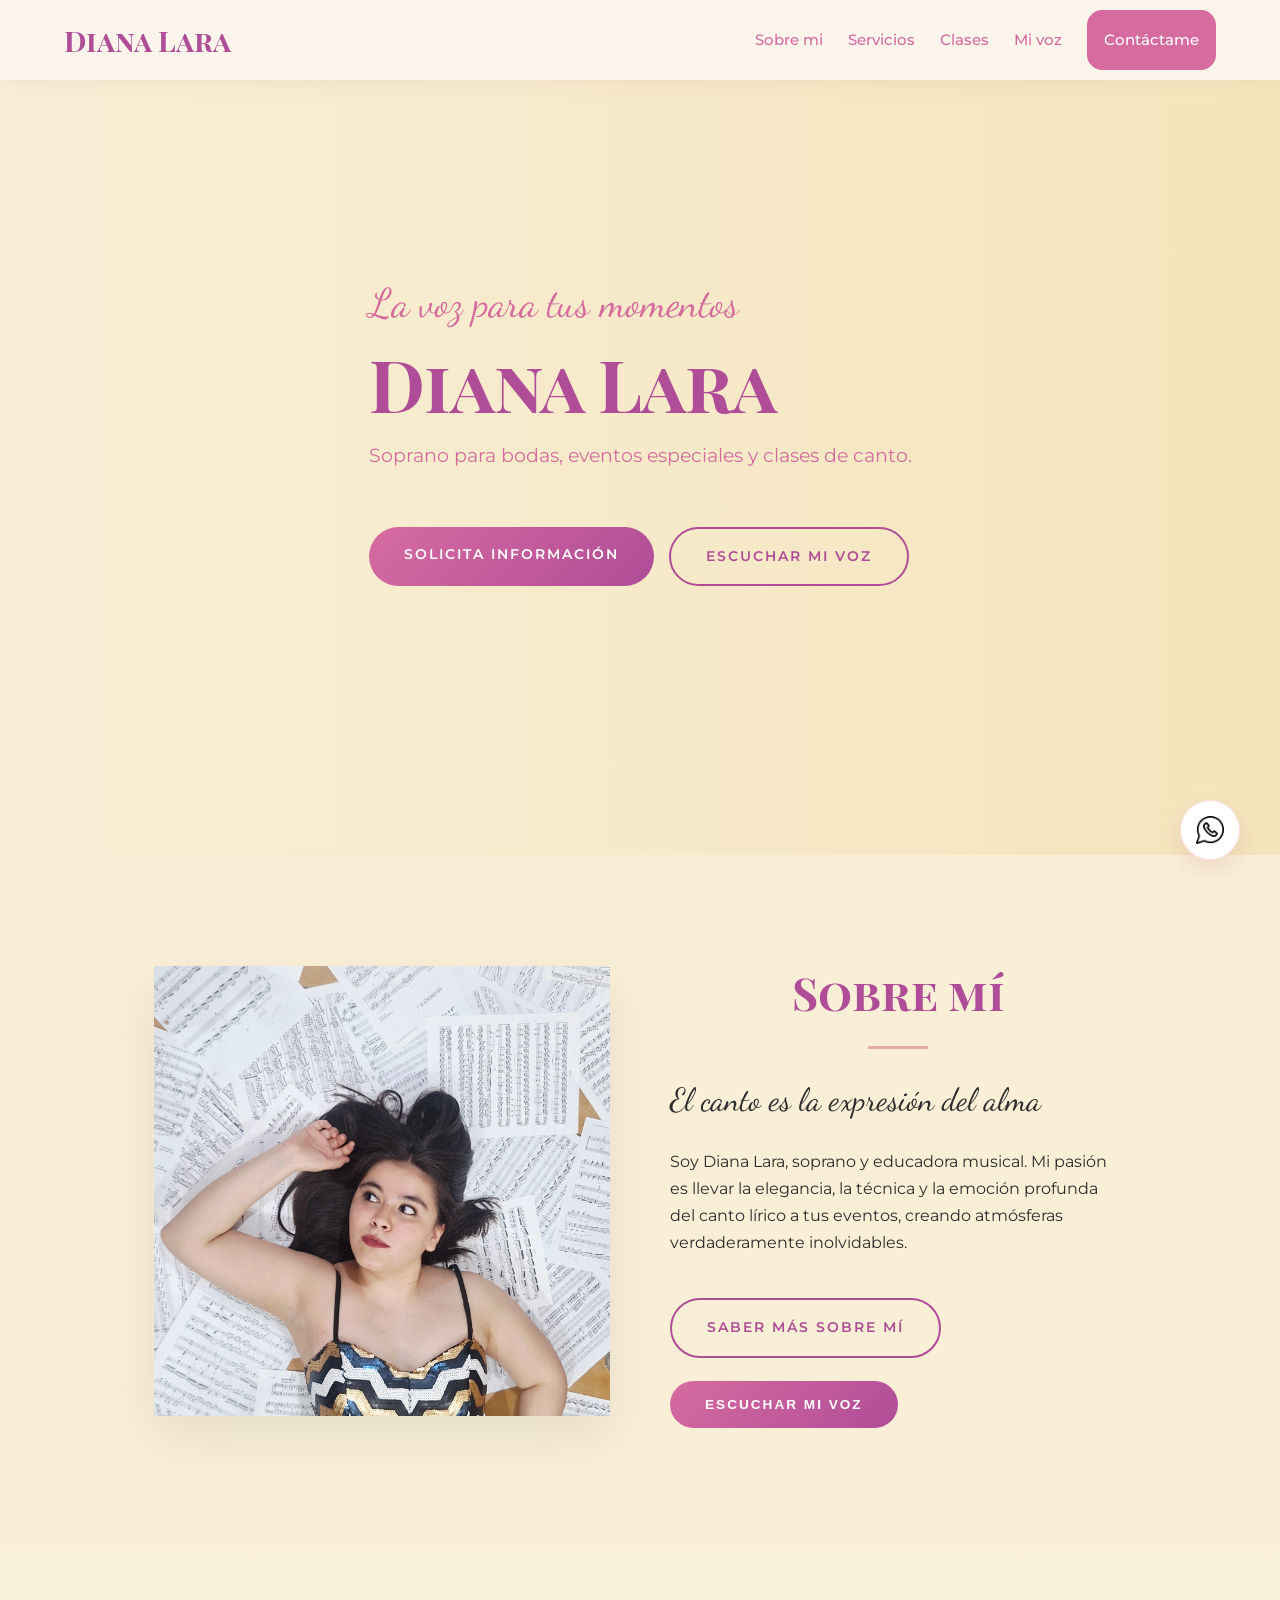
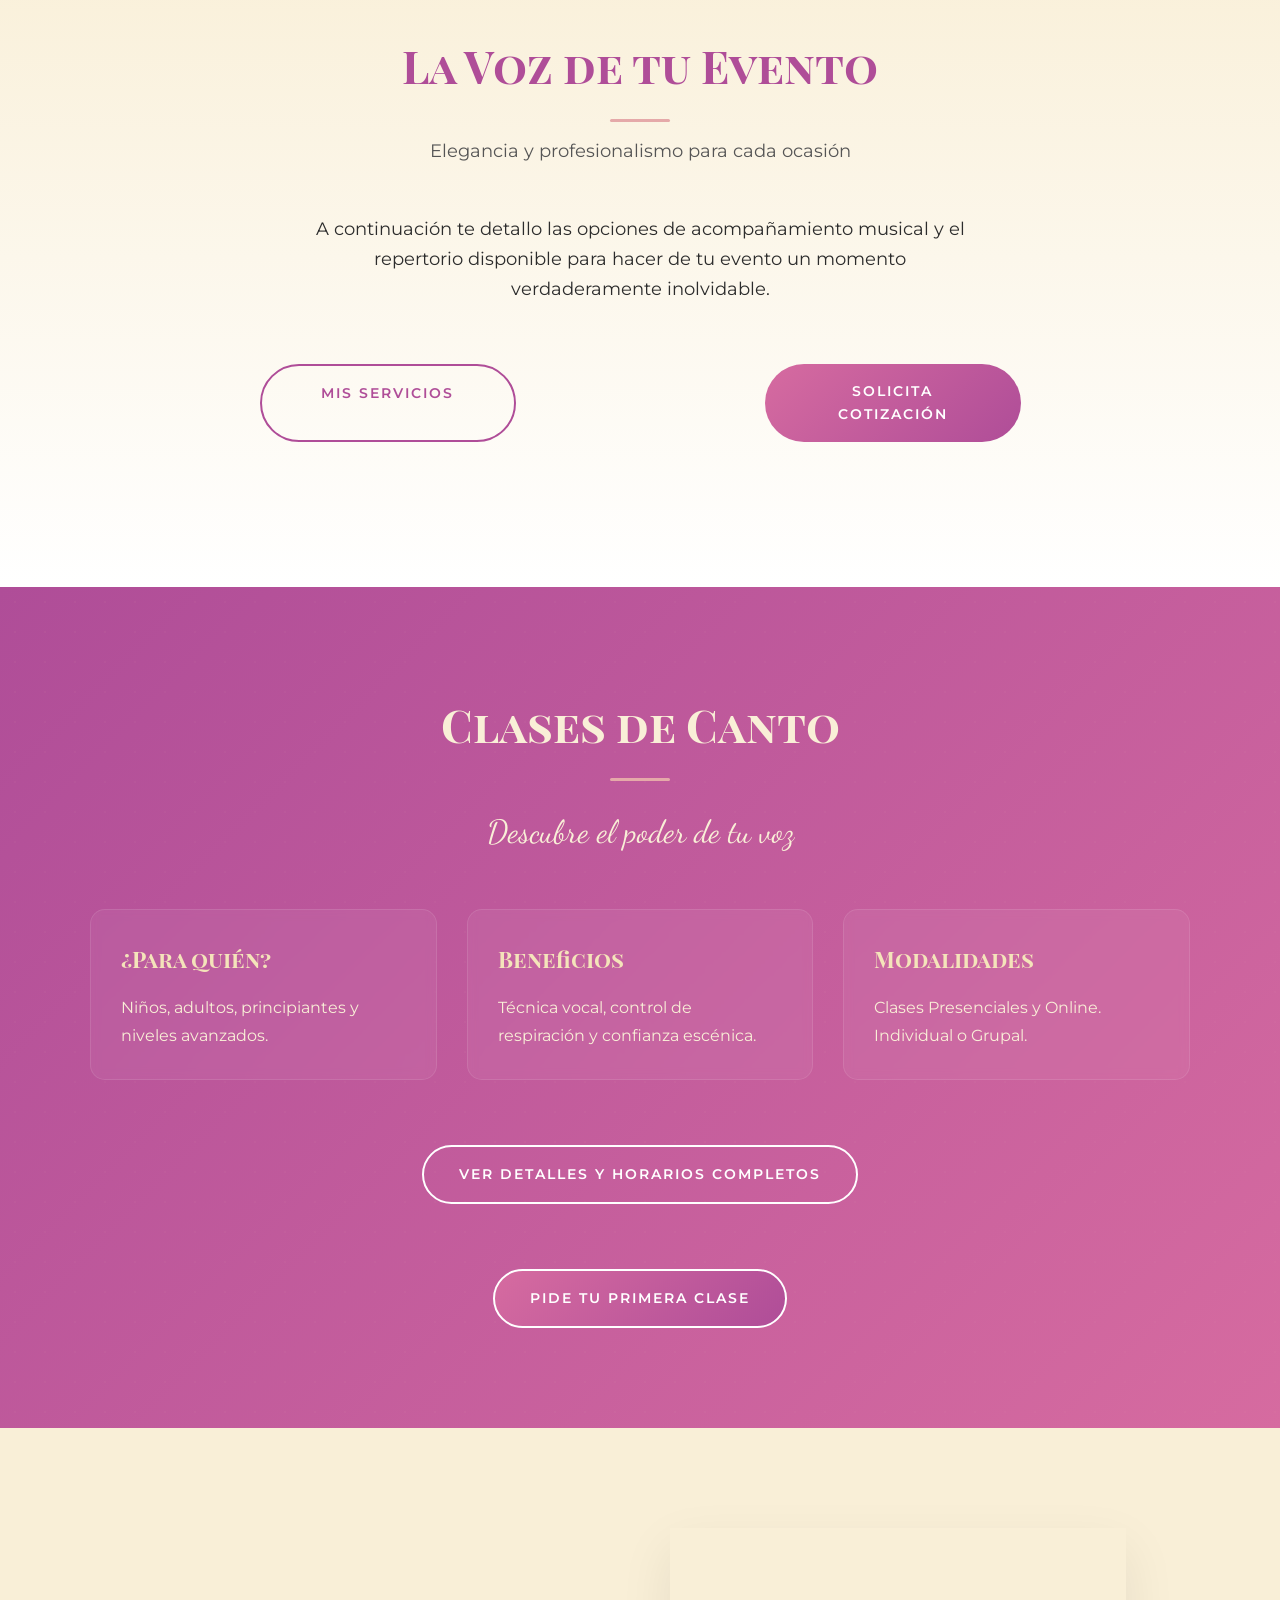
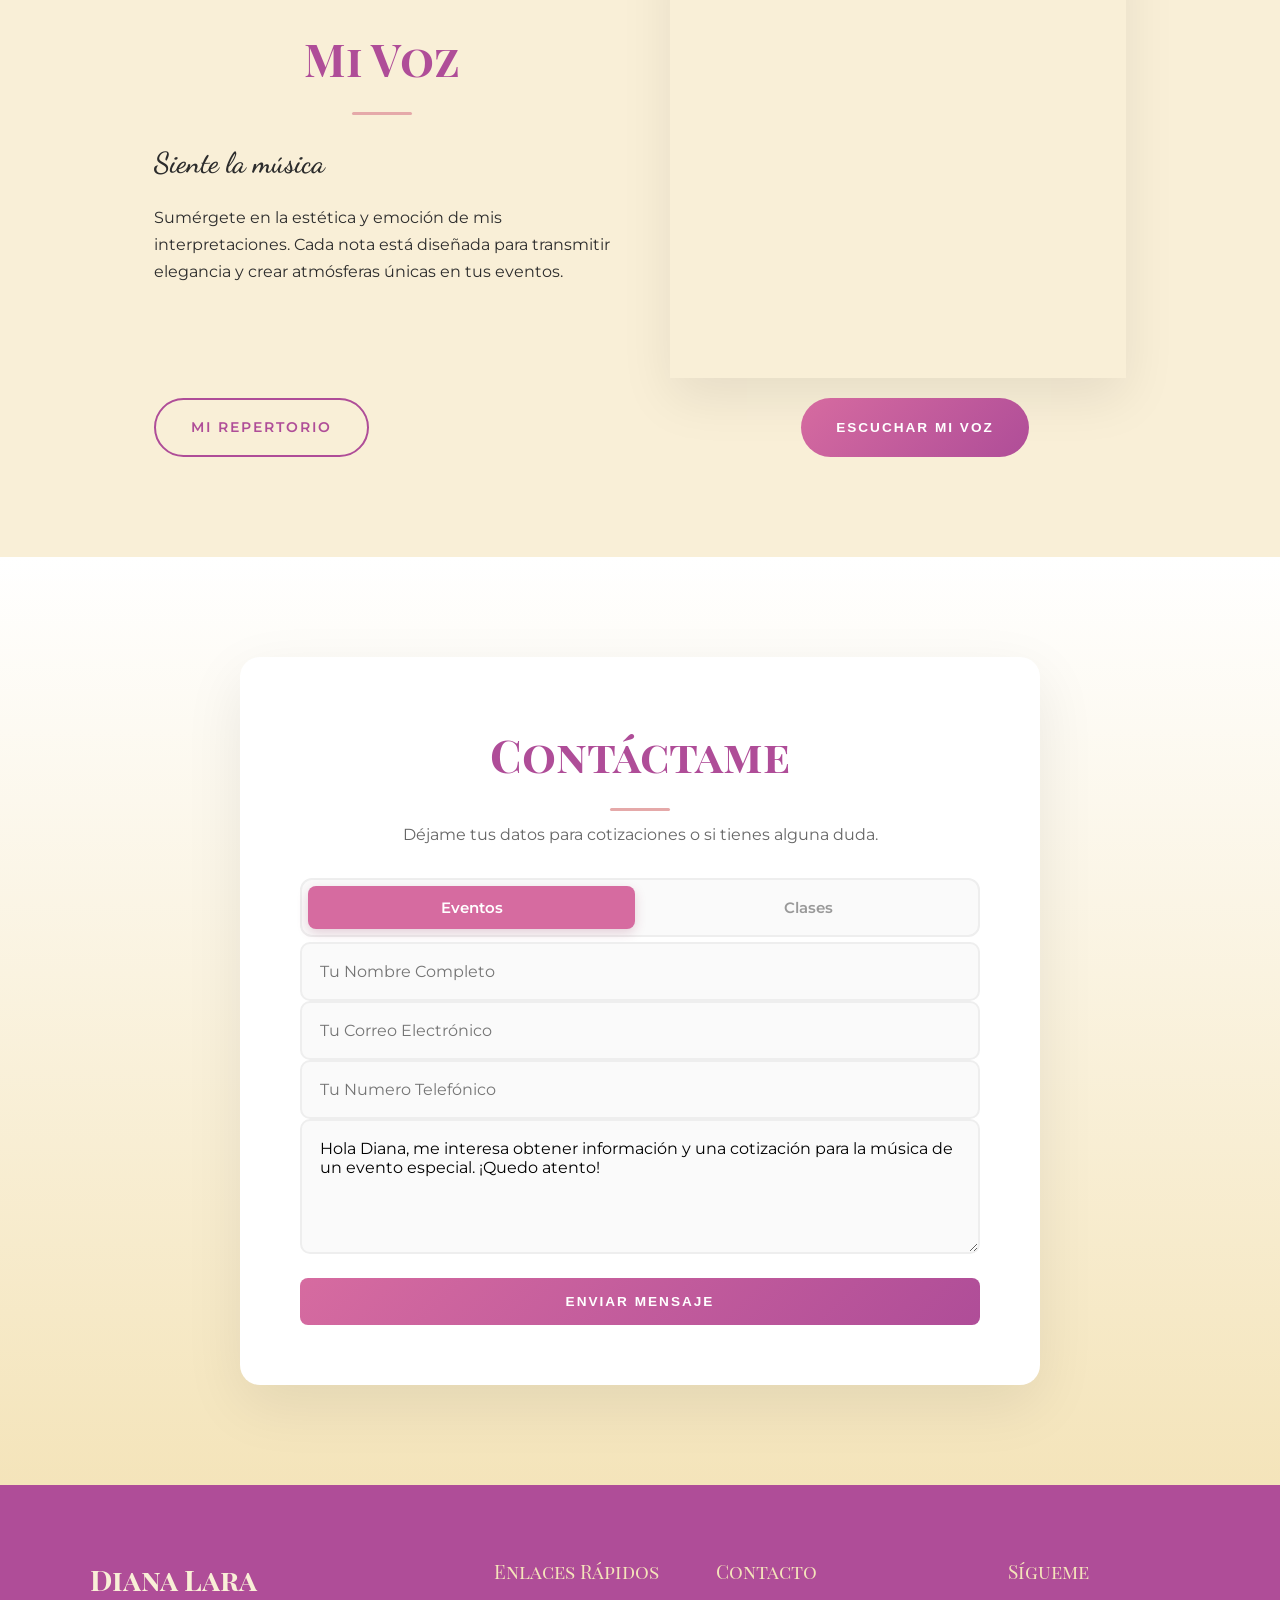
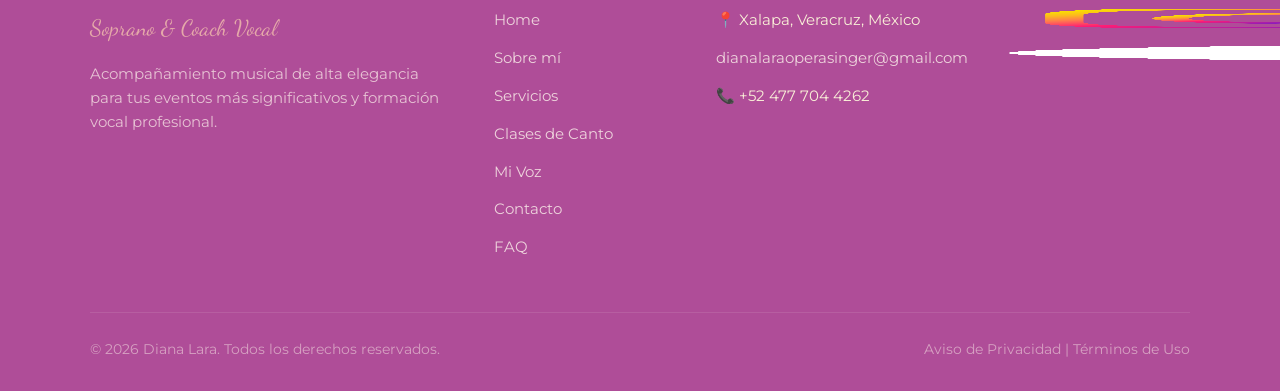
==== commit c7581315: "Add files via upload" ====
--- a/index.html
+++ b/index.html
@@ -12,7 +12,7 @@
 <body>
     <!-- Lecteur Audio Global -->
     <audio id="voz-audio" loop>
-        <source src="audios/audio_fondo.mp3" type="audio/mpeg">
+        <source src="audios/audio_fondo.mp3" type="audio/mp3">
     </audio>
     <header>
         <a href="#home" class="logo">Diana Lara</a>
@@ -125,7 +125,7 @@
             </div>
             <div class="reveal delay-1" style="margin-top: 50px; display: flex; flex-direction: column; align-items: center; gap: 50px;">
             
-                <a href="detalles-clases.html" class="cta-button outline" style="border: #ffffff solid 2px; color: #ffffff;">Ver detalles y horarios completos</a>
+                <a href="detalles-clases.html" class="cta-button outline" style="border: #ffffff solid 2px; color: #ffffff; text-align: center;">Ver detalles y horarios completos</a>
     
                 <!-- <div class="map-container">
                     <h3 style="color: var(--color-peach); font-size: 1.4rem; margin-bottom: 20px; font-weight: 500;">
@@ -144,7 +144,7 @@
                     </div>
                 </div> -->
 
-                <a href="#contacto" class="cta-button" data-subject="clases">Pide tu primera clase</a>
+                <a href="#contacto" class="cta-button" data-subject="clases" style="border: 2px #ffffff solid ;">Pide tu primera clase</a>
     
             </div>
         </div>
@@ -156,17 +156,20 @@
                 <h2>Mi Voz</h2>
                 <h3 class="accent-text" style="color: var(--color-plum); font-size: 1.8rem;">Siente la música</h3>
                 <p>Sumérgete en la estética y emoción de mis interpretaciones. Cada nota está diseñada para transmitir elegancia y crear atmósferas únicas en tus eventos.</p>
-                <a href="mi-voz.html" class="cta-button outline" style="margin-top: 5vh;">Mi Repertorio</a>
             </div>
             <div class="text-col reveal delay-2" style="display: flex; flex-direction: column; justify-content: center;">
                 <div class="image-blob alt-blob" style="background: linear-gradient(135deg, var(--color-coral), var(--color-peach));">
                     <img src="img/imagen3.jpg" alt="" height="100%">
                 </div>
-                <button class="cta-button btn-play-global" style="margin: 4vh auto;">
-                    Escuchar mi voz
-                </button>
-            </div>
-        </div>
+            </div>
+        </div>
+        <div class="div-joda">
+            <a href="mi-voz.html" class="cta-button outline" style="margin: 0; text-align: center;">Mi Repertorio</a>
+            <button class="cta-button btn-play-global" style="margin: 0;">
+                Escuchar mi voz
+            </button>
+        </div>
+        
     </section>
 
     <section id="contacto" class="bg-gradient-reverse">
@@ -264,6 +267,7 @@
             <p>Gracias por contactarme. Tu mensaje a llegado con éxito et me pondré en contacto contigo muy pronto.</p>
         </div>
     </div>
+    <script src="https://cdn.jsdelivr.net/npm/canvas-confetti@1.6.0/dist/confetti.browser.min.js"></script>
     <script src="script.js"></script>
     <script src="script_form.js"></script>
 </body>
--- a/style_optimized.css
+++ b/style_optimized.css
@@ -139,7 +139,7 @@
    6. PAGES : HOME, SERVICIOS, CLASES, EXPERIENCIA, MI VOZ, CONTACTO
    ========================================================================== */
 #home {
-    padding-top: 100px;
+    padding: 0;
     height: 95vh; display: flex; align-items: center;
     background: linear-gradient(to right, #f9efd7ee, #f4e4baef), url('https://via.placeholder.com/1920x1080/E77E6D/FFFFFF') center/cover fixed;
 }
@@ -149,6 +149,7 @@
 .hero-buttons { display: flex; gap: 15px; flex-wrap: wrap; }
 .split-layout { display: flex; align-items: center; gap: 60px; }
 .split-layout .text-col, .split-layout .img-col { flex: 1; }
+.div-joda { display: flex; justify-content: space-between; margin-top: 20px; width: 90%;}
 /* ==========================================================================
    --- POPUP DE ÉXITO (MODAL) ---
    ========================================================================== */
@@ -566,7 +567,7 @@
    ========================================================================== */
 .blob-slider-section {
     position: relative; background: linear-gradient(135deg, var(--color-primary), var(--color-primary-dark));
-    padding: 70px 0; margin: 0vh auto 10vh; width: 95%; max-width: 1800px; overflow: hidden;
+    padding: 70px 0; margin: 0vh auto 0; width: 95%; max-width: 1800px; overflow: hidden;
     box-shadow: 0 20px 60px rgba(85, 18, 33, 0.15); animation: morphSlider 12s cubic-bezier(0.445, 0.05, 0.55, 0.95) infinite;
 }
 @keyframes morphSlider {
@@ -671,7 +672,13 @@
    ========================================================================== */
 @media (max-width: 850px) {
     html {overflow-x: hidden;}
+    /* section { padding-top: 100px; } */
+    #home {
+        padding: 100px 5%;
+        height: auto;
+    }
     .split-layout { flex-direction: column; text-align: center; gap: 40px; }
+    .div-joda { justify-content: center; flex-direction: column; gap: 20px; }
     h2::after { margin-left: auto; margin-right: auto; }
     .hero-content { text-align: center; }
     .hero-content h1 { font-size: 3.5rem; }
@@ -747,7 +754,8 @@
         transform: rotate(-45deg) translateY(2px);
     }
     /* --- RESPONSIVE MI VOZ MOBILE --- */
-    .hero-immersive h1 { font-size: 2.8rem; }
+    .hero-immersive { height: auto; padding: 100px 5%;}
+    .hero-immersive h1 { font-size: 2.8rem;}
     .hero-immersive .accent-text { font-size: 2rem; }
     .gallery-row { flex-direction: column; gap: 30px; margin-bottom: 30px; }
     .slide-item { width: 100%; }
